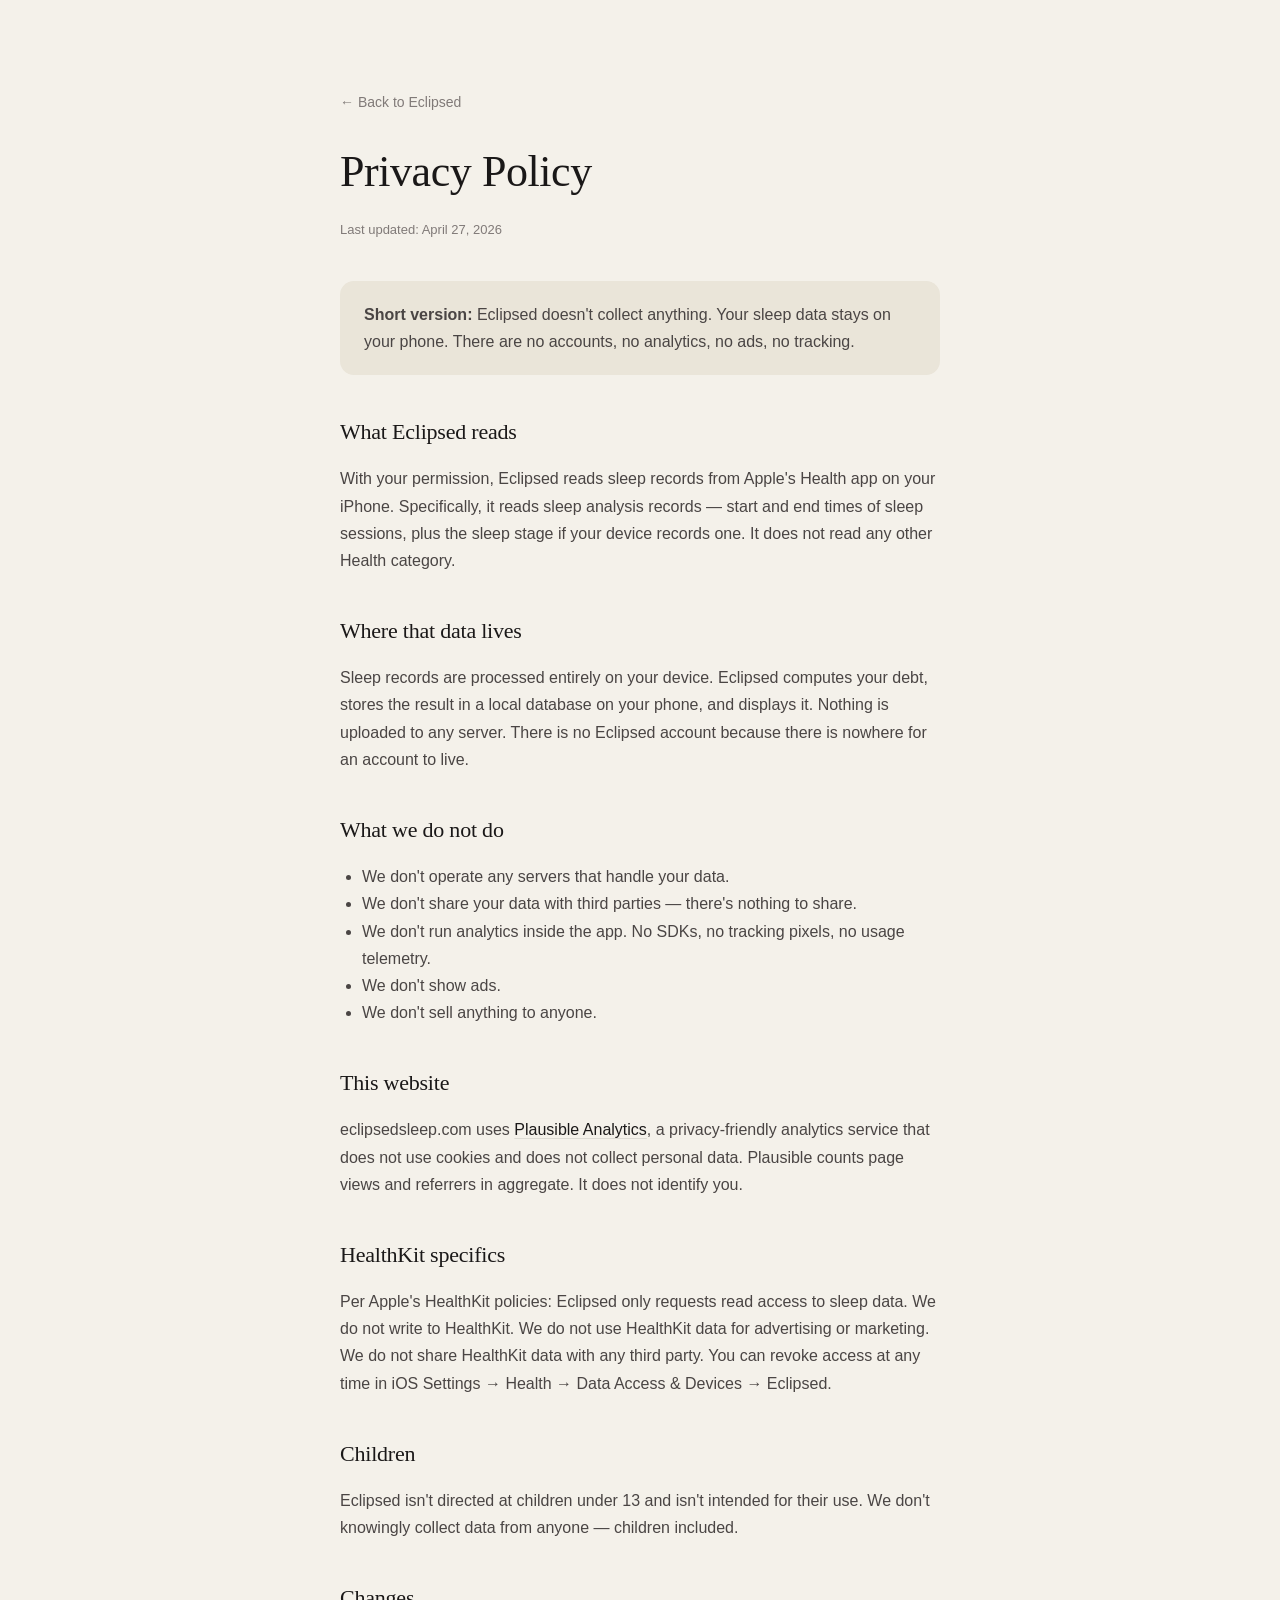
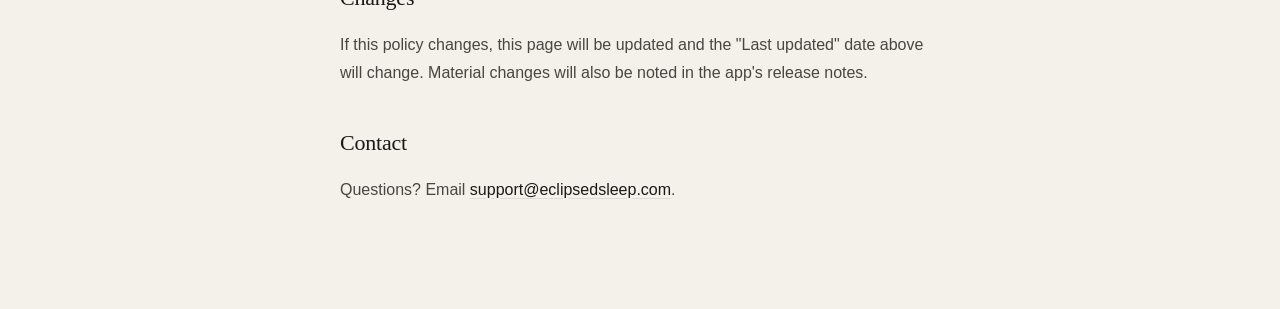
==== privacy.html @ 870354f3 "Initial commit: marketing site for Eclipsed v1.0 - Landing page with Vigil gradient hero + How it wo" ====
<!doctype html>
<html lang="en">
<head>
  <meta charset="utf-8">
  <meta name="viewport" content="width=device-width, initial-scale=1">
  <meta name="theme-color" content="#3A5878">
  <title>Privacy Policy — Eclipsed</title>
  <meta name="description" content="Eclipsed's privacy policy. Short version: we don't collect anything.">
  <link rel="icon" href="/favicon.svg" type="image/svg+xml">
  <link rel="canonical" href="https://eclipsedsleep.com/privacy">
  <link rel="stylesheet" href="/style.css">
  <style>
    .doc {
      max-width: 680px;
      margin: 0 auto;
      padding: clamp(60px, 10vh, 120px) var(--gutter);
    }
    .doc h1 {
      font-size: clamp(32px, 4vw, 44px);
      margin-bottom: 8px;
    }
    .doc .updated {
      color: var(--ink-faint);
      font-size: 13px;
      margin-bottom: 40px;
    }
    .doc h2 {
      font-size: 22px;
      margin: 40px 0 12px;
    }
    .doc p, .doc li {
      color: var(--ink-soft);
      line-height: 1.7;
    }
    .doc ul {
      padding-left: 22px;
    }
    .doc .tldr {
      background: var(--parchment-2);
      border-radius: 14px;
      padding: 20px 24px;
      margin: 32px 0;
    }
    .doc .tldr p {
      margin: 0;
      font-size: 16px;
    }
    .home-link {
      display: inline-block;
      margin-bottom: 24px;
      font-size: 14px;
      color: var(--ink-faint);
      text-decoration: none;
    }
    .home-link:hover { color: var(--ink); }
  </style>
</head>
<body>

<div class="doc">
  <a class="home-link" href="/">&larr; Back to Eclipsed</a>

  <h1>Privacy Policy</h1>
  <p class="updated">Last updated: April 27, 2026</p>

  <div class="tldr">
    <p><strong>Short version:</strong> Eclipsed doesn't collect anything. Your sleep data stays on your phone. There are no accounts, no analytics, no ads, no tracking.</p>
  </div>

  <h2>What Eclipsed reads</h2>
  <p>
    With your permission, Eclipsed reads sleep records from Apple's Health app on your iPhone. Specifically, it reads sleep analysis records — start and end times of sleep sessions, plus the sleep stage if your device records one. It does not read any other Health category.
  </p>

  <h2>Where that data lives</h2>
  <p>
    Sleep records are processed entirely on your device. Eclipsed computes your debt, stores the result in a local database on your phone, and displays it. Nothing is uploaded to any server. There is no Eclipsed account because there is nowhere for an account to live.
  </p>

  <h2>What we do not do</h2>
  <ul>
    <li>We don't operate any servers that handle your data.</li>
    <li>We don't share your data with third parties — there's nothing to share.</li>
    <li>We don't run analytics inside the app. No SDKs, no tracking pixels, no usage telemetry.</li>
    <li>We don't show ads.</li>
    <li>We don't sell anything to anyone.</li>
  </ul>

  <h2>This website</h2>
  <p>
    eclipsedsleep.com uses <a href="https://plausible.io/data-policy">Plausible Analytics</a>, a privacy-friendly analytics service that does not use cookies and does not collect personal data. Plausible counts page views and referrers in aggregate. It does not identify you.
  </p>

  <h2>HealthKit specifics</h2>
  <p>
    Per Apple's HealthKit policies: Eclipsed only requests read access to sleep data. We do not write to HealthKit. We do not use HealthKit data for advertising or marketing. We do not share HealthKit data with any third party. You can revoke access at any time in iOS Settings &rarr; Health &rarr; Data Access &amp; Devices &rarr; Eclipsed.
  </p>

  <h2>Children</h2>
  <p>
    Eclipsed isn't directed at children under 13 and isn't intended for their use. We don't knowingly collect data from anyone — children included.
  </p>

  <h2>Changes</h2>
  <p>
    If this policy changes, this page will be updated and the "Last updated" date above will change. Material changes will also be noted in the app's release notes.
  </p>

  <h2>Contact</h2>
  <p>
    Questions? Email <a href="mailto:support@eclipsedsleep.com">support@eclipsedsleep.com</a>.
  </p>
</div>

<script defer data-domain="eclipsedsleep.com" src="https://plausible.io/js/script.js"></script>

</body>
</html>
---- style.css ----
/* ============================================================ */
/*  Eclipsed — marketing site styles                              */
/*  Vigil palette: slate · mist · plum · rust · crimson           */
/*  Background: parchment (matches in-app screen background)      */
/* ============================================================ */

:root {
  /* Vigil stage colors — match EclipsedPalette.swift exactly */
  --slate-top:    #3A5878;
  --slate-bot:    #6E92B5;
  --mist-top:     #4F5680;
  --mist-bot:     #8484AE;
  --plum-top:     #6E4569;
  --plum-bot:     #A66E8C;
  --rust-top:     #8B3D45;
  --rust-bot:     #BD6968;
  --crimson-top:  #5E1418;
  --crimson-bot:  #8B252A;

  /* Surface */
  --parchment:    #F4F1EA;
  --parchment-2:  #EAE5D9;
  --ink:          #1A1818;
  --ink-soft:     #4A4544;
  --ink-faint:    #807A78;
  --rule:         rgba(26, 24, 24, 0.10);

  /* Type */
  --serif: ui-serif, "Iowan Old Style", "Apple Garamond", "Baskerville", "Times New Roman", serif;
  --sans:  -apple-system, BlinkMacSystemFont, "SF Pro Text", "Helvetica Neue", Helvetica, Arial, sans-serif;

  /* Layout */
  --max-w: 1080px;
  --gutter: clamp(20px, 4vw, 40px);
}

/* ------------------------------------------------------------ */
/*  Base                                                         */
/* ------------------------------------------------------------ */

*, *::before, *::after { box-sizing: border-box; }

html { scroll-behavior: smooth; }

body {
  margin: 0;
  background: var(--parchment);
  color: var(--ink);
  font-family: var(--sans);
  font-size: 16px;
  line-height: 1.55;
  -webkit-font-smoothing: antialiased;
  -moz-osx-font-smoothing: grayscale;
}

h1, h2, h3 {
  font-family: var(--serif);
  font-weight: 500;
  letter-spacing: -0.01em;
  margin: 0;
}

a {
  color: var(--ink);
  text-decoration: underline;
  text-decoration-color: var(--rule);
  text-underline-offset: 3px;
  transition: text-decoration-color 0.2s ease;
}

a:hover {
  text-decoration-color: var(--ink);
}

.section-inner {
  max-width: var(--max-w);
  margin: 0 auto;
  padding: 0 var(--gutter);
}

/* ------------------------------------------------------------ */
/*  Hero                                                         */
/* ------------------------------------------------------------ */

.hero {
  padding: clamp(64px, 12vh, 140px) 0 clamp(80px, 14vh, 160px);
  border-bottom: 1px solid var(--rule);
}

.hero-inner {
  max-width: 760px;
  margin: 0 auto;
  padding: 0 var(--gutter);
  text-align: center;
}

.chips {
  display: inline-flex;
  gap: clamp(10px, 2vw, 18px);
  margin-bottom: clamp(36px, 6vh, 56px);
}

.chip {
  width: clamp(44px, 7vw, 72px);
  height: clamp(44px, 7vw, 72px);
  border-radius: 50%;
  display: inline-block;
  box-shadow: 0 6px 16px rgba(0, 0, 0, 0.08);
  transition: transform 0.4s cubic-bezier(0.2, 0.7, 0.3, 1);
}

.chip-slate    { background: linear-gradient(135deg, var(--slate-top),    var(--slate-bot)); }
.chip-mist     { background: linear-gradient(135deg, var(--mist-top),     var(--mist-bot)); }
.chip-plum     { background: linear-gradient(135deg, var(--plum-top),     var(--plum-bot)); }
.chip-rust     { background: linear-gradient(135deg, var(--rust-top),     var(--rust-bot)); }
.chip-crimson  { background: linear-gradient(135deg, var(--crimson-top),  var(--crimson-bot)); }

.chips:hover .chip { transform: translateY(-2px); }

.hero h1 {
  font-size: clamp(40px, 6.5vw, 68px);
  line-height: 1.05;
  margin-bottom: clamp(20px, 3vh, 32px);
}

.hero h1 br {
  display: inline;
}

.lede {
  font-size: clamp(16px, 2vw, 19px);
  line-height: 1.6;
  color: var(--ink-soft);
  margin: 0 auto clamp(28px, 4vh, 40px);
  max-width: 560px;
}

.cta-row {
  display: flex;
  justify-content: center;
  margin-bottom: 16px;
}

.btn {
  display: inline-block;
  font-family: var(--sans);
  font-size: 15px;
  font-weight: 600;
  text-decoration: none;
  padding: 14px 28px;
  border-radius: 14px;
  transition: transform 0.15s ease, box-shadow 0.2s ease;
}

.btn-primary {
  background: var(--slate-top);
  color: white;
  box-shadow: 0 8px 24px rgba(58, 88, 120, 0.25);
}

.btn-primary:hover {
  transform: translateY(-1px);
  box-shadow: 0 12px 28px rgba(58, 88, 120, 0.32);
}

.btn-primary[aria-disabled="true"] {
  opacity: 0.85;
  cursor: default;
}

.meta {
  font-size: 13px;
  color: var(--ink-faint);
  margin: 0;
}

/* ------------------------------------------------------------ */
/*  How it works                                                 */
/* ------------------------------------------------------------ */

.how {
  padding: clamp(80px, 12vh, 140px) 0;
  border-bottom: 1px solid var(--rule);
}

.how h2,
.also h2,
.privacy h2 {
  font-size: clamp(28px, 3.6vw, 40px);
  text-align: center;
  margin-bottom: clamp(48px, 7vh, 72px);
}

.steps {
  list-style: none;
  margin: 0;
  padding: 0;
  display: grid;
  grid-template-columns: repeat(auto-fit, minmax(240px, 1fr));
  gap: clamp(32px, 5vw, 56px);
  max-width: 920px;
  margin: 0 auto;
}

.steps li {
  text-align: left;
}

.step-num {
  display: inline-flex;
  align-items: center;
  justify-content: center;
  width: 36px;
  height: 36px;
  border-radius: 50%;
  background: var(--slate-top);
  color: white;
  font-family: var(--serif);
  font-size: 18px;
  font-weight: 500;
  margin-bottom: 18px;
}

.steps h3 {
  font-size: 22px;
  margin-bottom: 10px;
}

.steps p {
  margin: 0;
  color: var(--ink-soft);
  line-height: 1.6;
}

/* ------------------------------------------------------------ */
/*  Also (mockup gallery)                                        */
/* ------------------------------------------------------------ */

.also {
  padding: clamp(80px, 12vh, 140px) 0;
  background: var(--parchment-2);
  border-bottom: 1px solid var(--rule);
}

.also-grid {
  display: grid;
  grid-template-columns: repeat(auto-fit, minmax(260px, 1fr));
  gap: clamp(32px, 4vw, 48px);
  max-width: 1000px;
  margin: 0 auto;
}

.also-grid figure {
  margin: 0;
  text-align: center;
}

/* Placeholder visuals until real device mockups land.
   Each "screenshot" is a 9:19.5 aspect rounded rect with the relevant gradient.
   When you swap in real screenshot images, replace the inner gradient with a
   background-image: url(...) and remove the ::before content. */

.screenshot {
  width: 100%;
  max-width: 240px;
  aspect-ratio: 9 / 19.5;
  margin: 0 auto 28px;
  border-radius: 32px;
  position: relative;
  box-shadow:
    0 1px 2px rgba(0, 0, 0, 0.06),
    0 12px 32px rgba(0, 0, 0, 0.10);
  overflow: hidden;
}

.screenshot-tonight {
  background: linear-gradient(135deg, var(--rust-top), var(--rust-bot));
}

.screenshot-history {
  background: var(--parchment);
}

.screenshot-history::before {
  content: "";
  position: absolute;
  top: 14%;
  left: 8%;
  right: 8%;
  bottom: 8%;
  background-image: linear-gradient(var(--rule), var(--rule));
  background-size: 100% 1px;
  background-repeat: repeat-y;
  background-position: 0 12.5%;
  opacity: 0.5;
}

.screenshot-widget {
  background: linear-gradient(135deg, var(--plum-top), var(--plum-bot));
}

.also-grid h3 {
  font-size: 20px;
  margin-bottom: 8px;
}

.also-grid p {
  margin: 0;
  color: var(--ink-soft);
  font-size: 15px;
  max-width: 260px;
  margin: 0 auto;
}

/* ------------------------------------------------------------ */
/*  Privacy stripe                                               */
/* ------------------------------------------------------------ */

.privacy {
  padding: clamp(80px, 12vh, 140px) 0;
  text-align: center;
  border-bottom: 1px solid var(--rule);
}

.privacy-line {
  font-family: var(--serif);
  font-size: clamp(36px, 5vw, 56px);
  font-weight: 500;
  letter-spacing: -0.01em;
  margin: 0 0 24px;
  background: linear-gradient(135deg, var(--slate-top), var(--plum-top));
  -webkit-background-clip: text;
  background-clip: text;
  color: transparent;
}

.privacy-detail {
  max-width: 520px;
  margin: 0 auto;
  color: var(--ink-soft);
  font-size: 16px;
  line-height: 1.7;
}

/* ------------------------------------------------------------ */
/*  Footer                                                       */
/* ------------------------------------------------------------ */

footer {
  padding: 48px 0 56px;
  background: var(--parchment-2);
}

.footer-inner {
  display: flex;
  flex-wrap: wrap;
  align-items: center;
  justify-content: space-between;
  gap: 20px;
}

.footer-brand {
  display: inline-flex;
  align-items: center;
  gap: 10px;
  font-family: var(--serif);
  font-size: 18px;
  font-weight: 500;
}

.footer-logo {
  width: 22px;
  height: 22px;
  border-radius: 50%;
  background: linear-gradient(135deg, var(--slate-top), var(--crimson-top));
  display: inline-block;
}

.footer-nav {
  display: flex;
  gap: 24px;
  font-size: 14px;
}

.footer-fine {
  width: 100%;
  text-align: left;
  color: var(--ink-faint);
  font-size: 13px;
  margin: 16px 0 0;
}

@media (min-width: 700px) {
  .footer-fine { width: auto; margin: 0; text-align: right; }
}

/* ------------------------------------------------------------ */
/*  Reduced motion                                               */
/* ------------------------------------------------------------ */

@media (prefers-reduced-motion: reduce) {
  html { scroll-behavior: auto; }
  .chip, .btn { transition: none; }
}

/* ------------------------------------------------------------ */
/*  Print                                                        */
/* ------------------------------------------------------------ */

@media print {
  .hero { padding: 40px 0; }
  .chips, .cta-row, footer { display: none; }
}
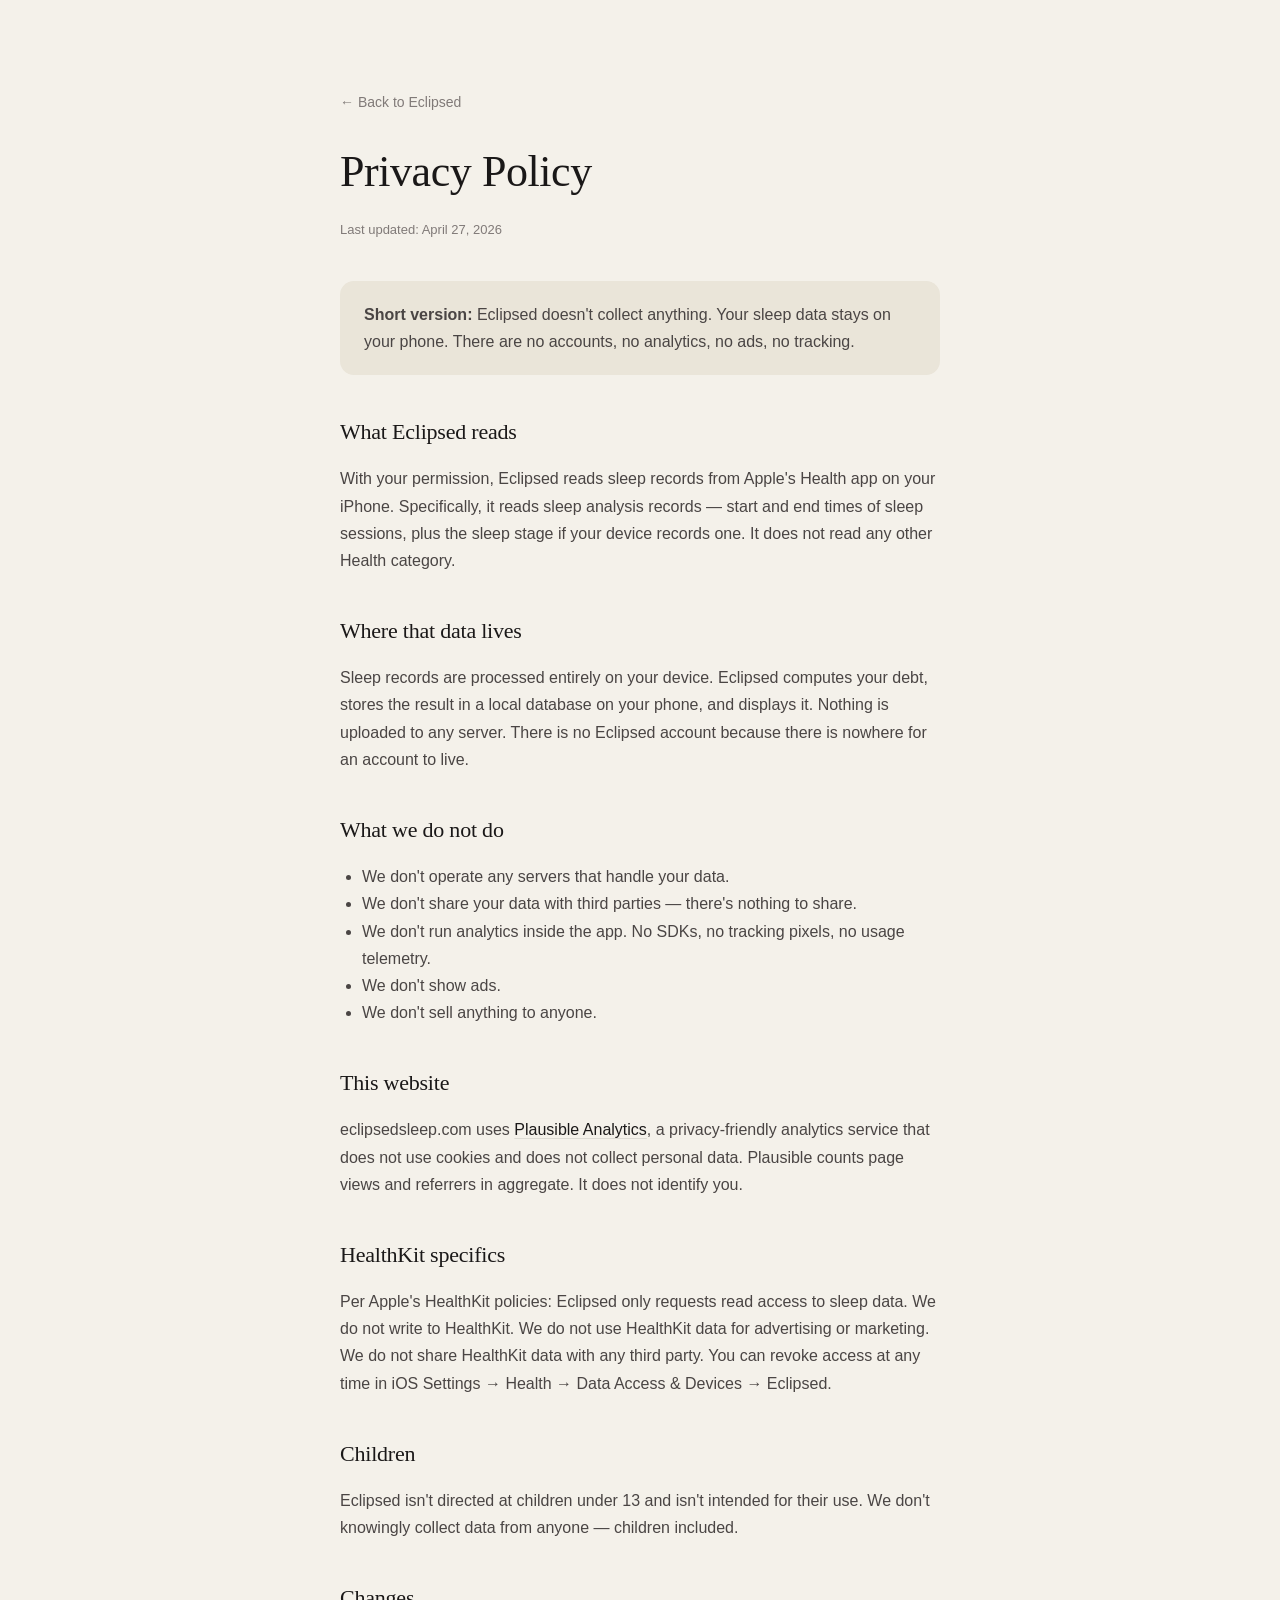
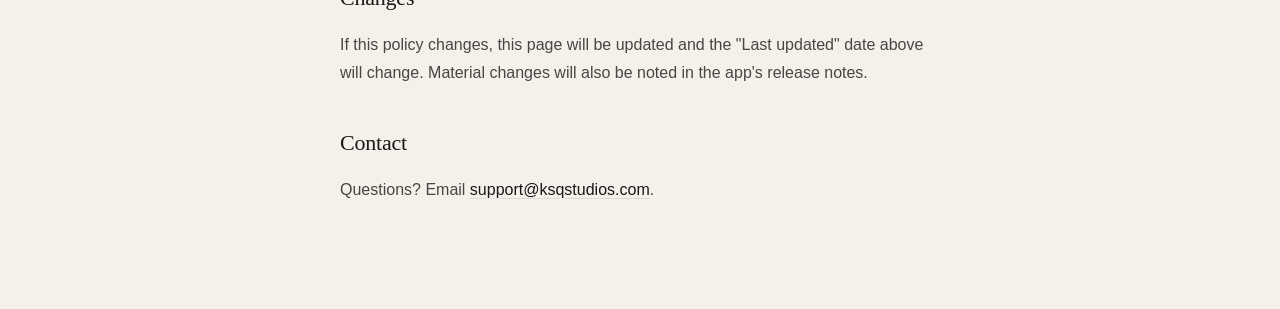
==== commit 802c68ca: "updated support email address in privacy and support pages" ====
--- a/privacy.html
+++ b/privacy.html
@@ -108,7 +108,7 @@
 
   <h2>Contact</h2>
   <p>
-    Questions? Email <a href="mailto:support@eclipsedsleep.com">support@eclipsedsleep.com</a>.
+    Questions? Email <a href="mailto:support@ksqstudios.com">support@ksqstudios.com</a>.
   </p>
 </div>
 
--- a/style.css
+++ b/style.css
@@ -255,10 +255,9 @@
   text-align: center;
 }
 
-/* Placeholder visuals until real device mockups land.
-   Each "screenshot" is a 9:19.5 aspect rounded rect with the relevant gradient.
-   When you swap in real screenshot images, replace the inner gradient with a
-   background-image: url(...) and remove the ::before content. */
+/* Real screenshots replace the placeholder gradient blocks. The
+   aspect-ratio + max-width still constrain the rendered size, but
+   background-image now carries the actual content. */
 
 .screenshot {
   width: 100%;
@@ -267,6 +266,9 @@
   margin: 0 auto 28px;
   border-radius: 32px;
   position: relative;
+  background-size: cover;
+  background-position: center;
+  background-repeat: no-repeat;
   box-shadow:
     0 1px 2px rgba(0, 0, 0, 0.06),
     0 12px 32px rgba(0, 0, 0, 0.10);
@@ -274,29 +276,15 @@
 }
 
 .screenshot-tonight {
-  background: linear-gradient(135deg, var(--rust-top), var(--rust-bot));
+  background-image: url("/screenshots/tonight.png");
 }
 
 .screenshot-history {
-  background: var(--parchment);
-}
-
-.screenshot-history::before {
-  content: "";
-  position: absolute;
-  top: 14%;
-  left: 8%;
-  right: 8%;
-  bottom: 8%;
-  background-image: linear-gradient(var(--rule), var(--rule));
-  background-size: 100% 1px;
-  background-repeat: repeat-y;
-  background-position: 0 12.5%;
-  opacity: 0.5;
+  background-image: url("/screenshots/history.png");
 }
 
 .screenshot-widget {
-  background: linear-gradient(135deg, var(--plum-top), var(--plum-bot));
+  background-image: url("/screenshots/widget.png");
 }
 
 .also-grid h3 {
@@ -395,6 +383,45 @@
 }
 
 /* ------------------------------------------------------------ */
+/*  Scroll fade-in                                               */
+/*  Adds a class to elements as they enter the viewport so they   */
+/*  fade up gently. JS attaches the observer; CSS handles the     */
+/*  transition. Reduced-motion users see no animation.            */
+/* ------------------------------------------------------------ */
+
+.fade-in {
+  opacity: 0;
+  transform: translateY(16px);
+  transition:
+    opacity 0.7s cubic-bezier(0.2, 0.7, 0.3, 1),
+    transform 0.7s cubic-bezier(0.2, 0.7, 0.3, 1);
+  will-change: opacity, transform;
+}
+
+.fade-in.is-visible {
+  opacity: 1;
+  transform: translateY(0);
+}
+
+/* Stagger children of stepped sections so they cascade rather than
+   reveal all at once. Each child gets a slightly later transition. */
+.steps li.fade-in:nth-child(1)        { transition-delay: 0.05s; }
+.steps li.fade-in:nth-child(2)        { transition-delay: 0.15s; }
+.steps li.fade-in:nth-child(3)        { transition-delay: 0.25s; }
+
+.also-grid figure.fade-in:nth-child(1) { transition-delay: 0.05s; }
+.also-grid figure.fade-in:nth-child(2) { transition-delay: 0.15s; }
+.also-grid figure.fade-in:nth-child(3) { transition-delay: 0.25s; }
+
+@media (prefers-reduced-motion: reduce) {
+  .fade-in {
+    opacity: 1;
+    transform: none;
+    transition: none;
+  }
+}
+
+/* ------------------------------------------------------------ */
 /*  Reduced motion                                               */
 /* ------------------------------------------------------------ */
 
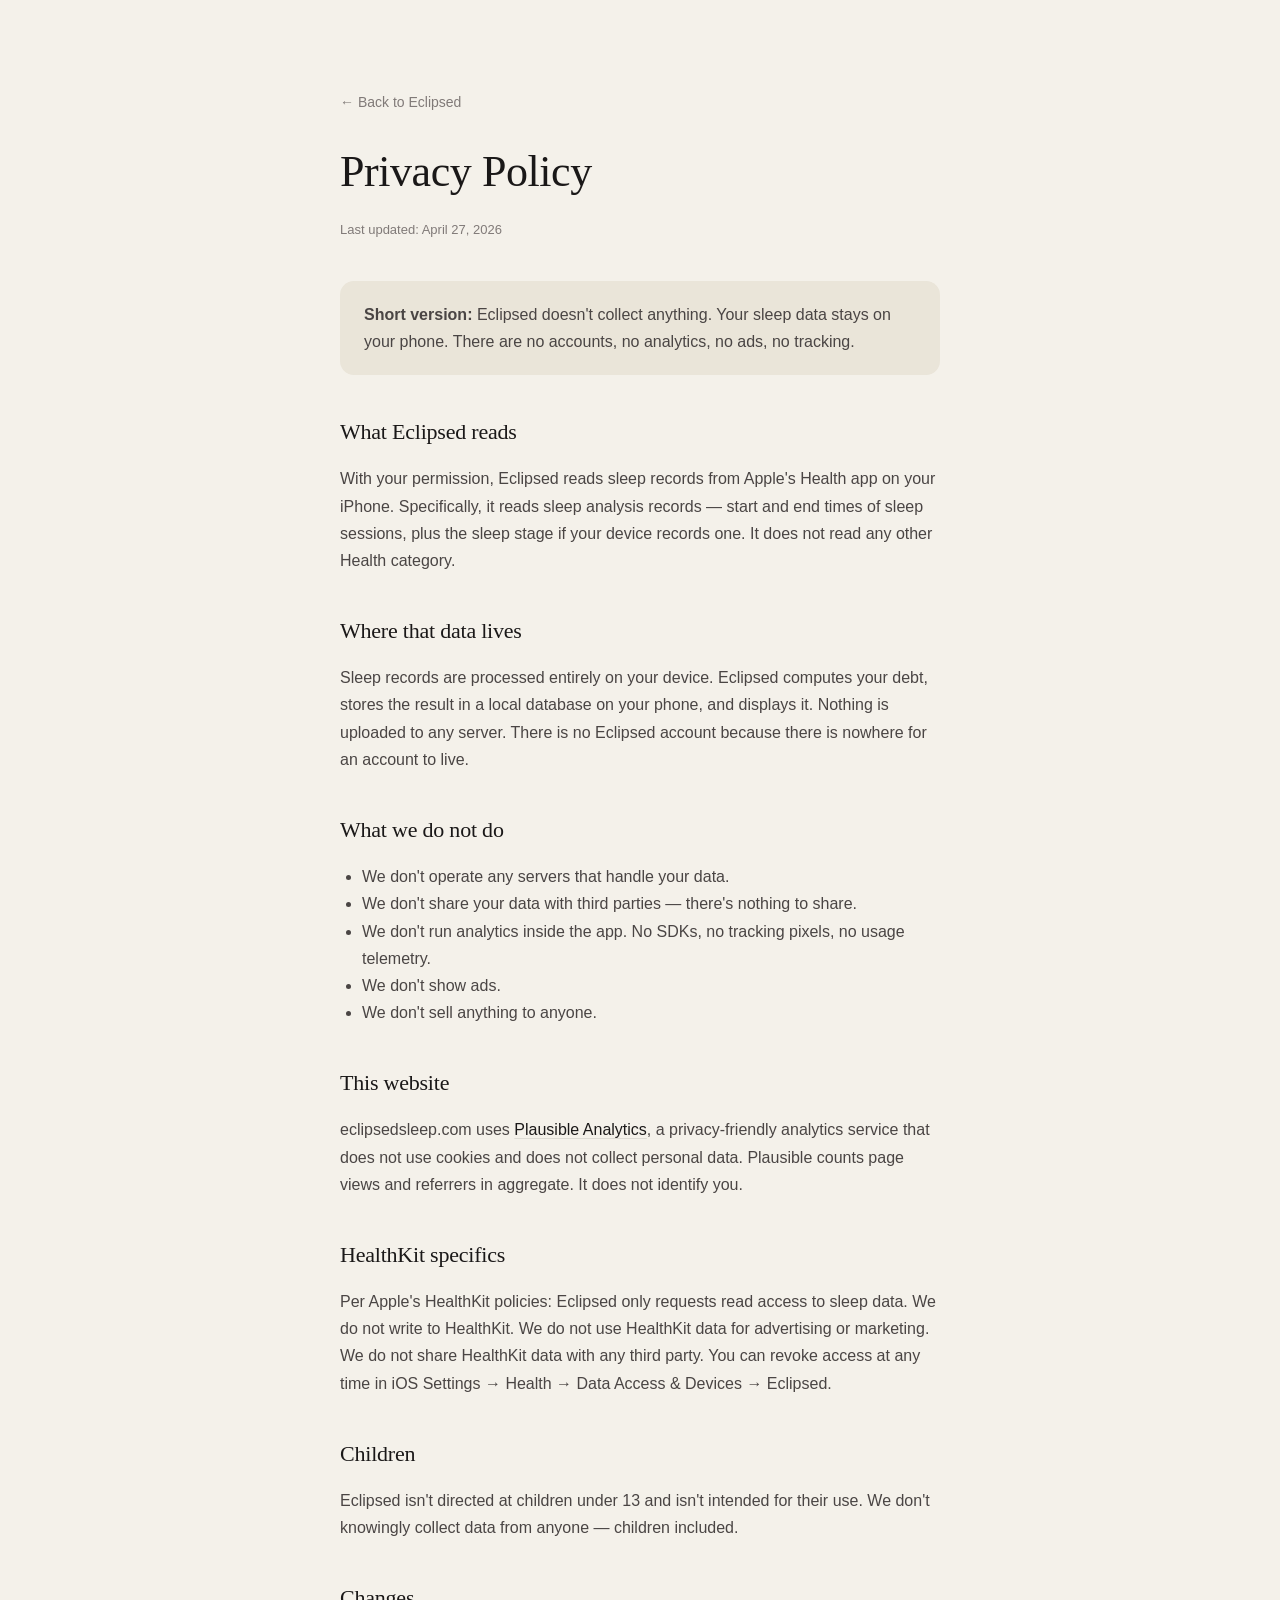
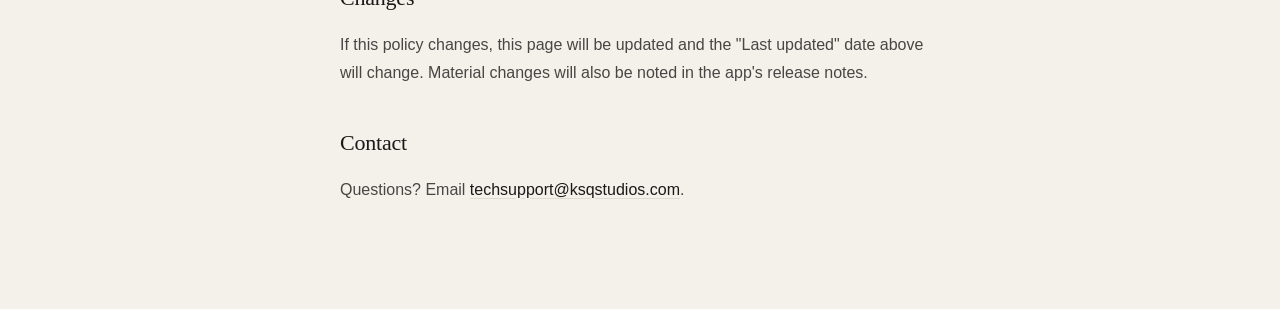
==== commit 099852cb: "Updated tech support email" ====
--- a/privacy.html
+++ b/privacy.html
@@ -108,7 +108,7 @@
 
   <h2>Contact</h2>
   <p>
-    Questions? Email <a href="mailto:support@ksqstudios.com">support@ksqstudios.com</a>.
+    Questions? Email <a href="mailto:techsupport@ksqstudios.com">techsupport@ksqstudios.com</a>.
   </p>
 </div>
 
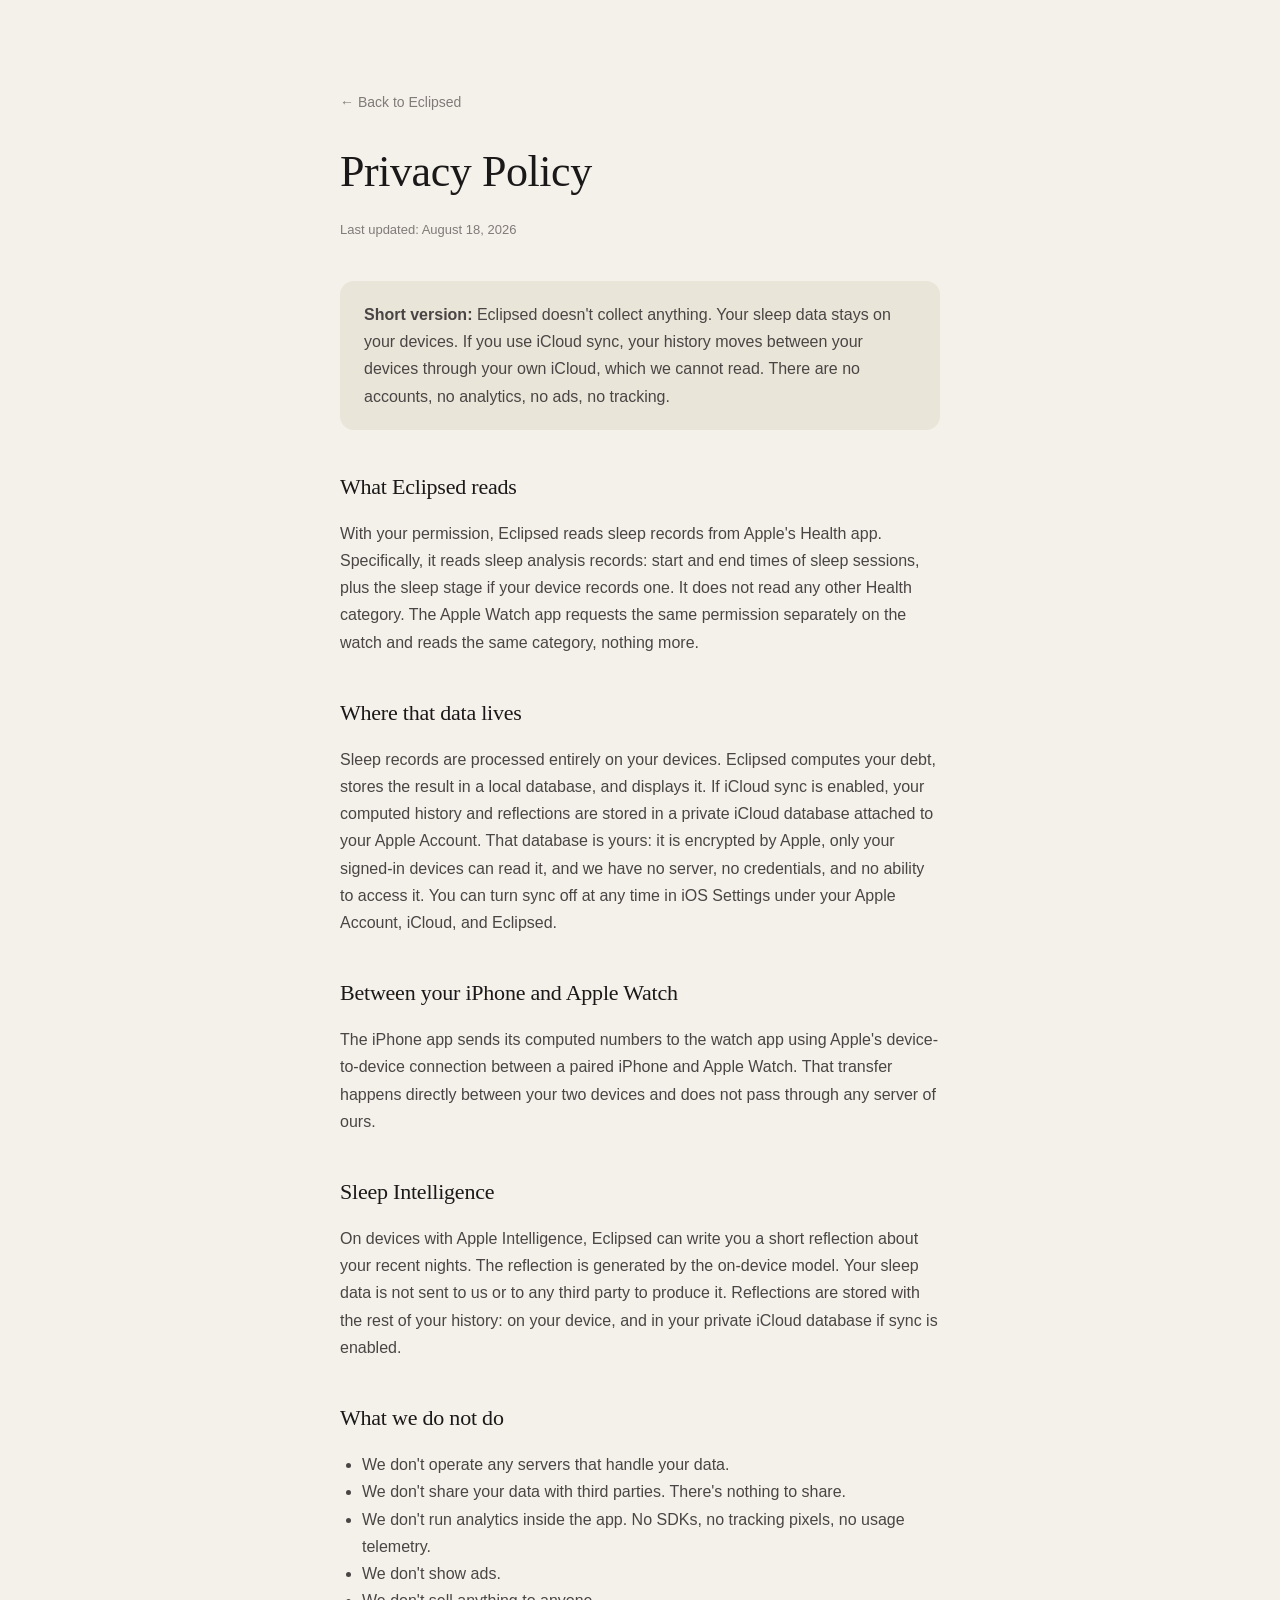
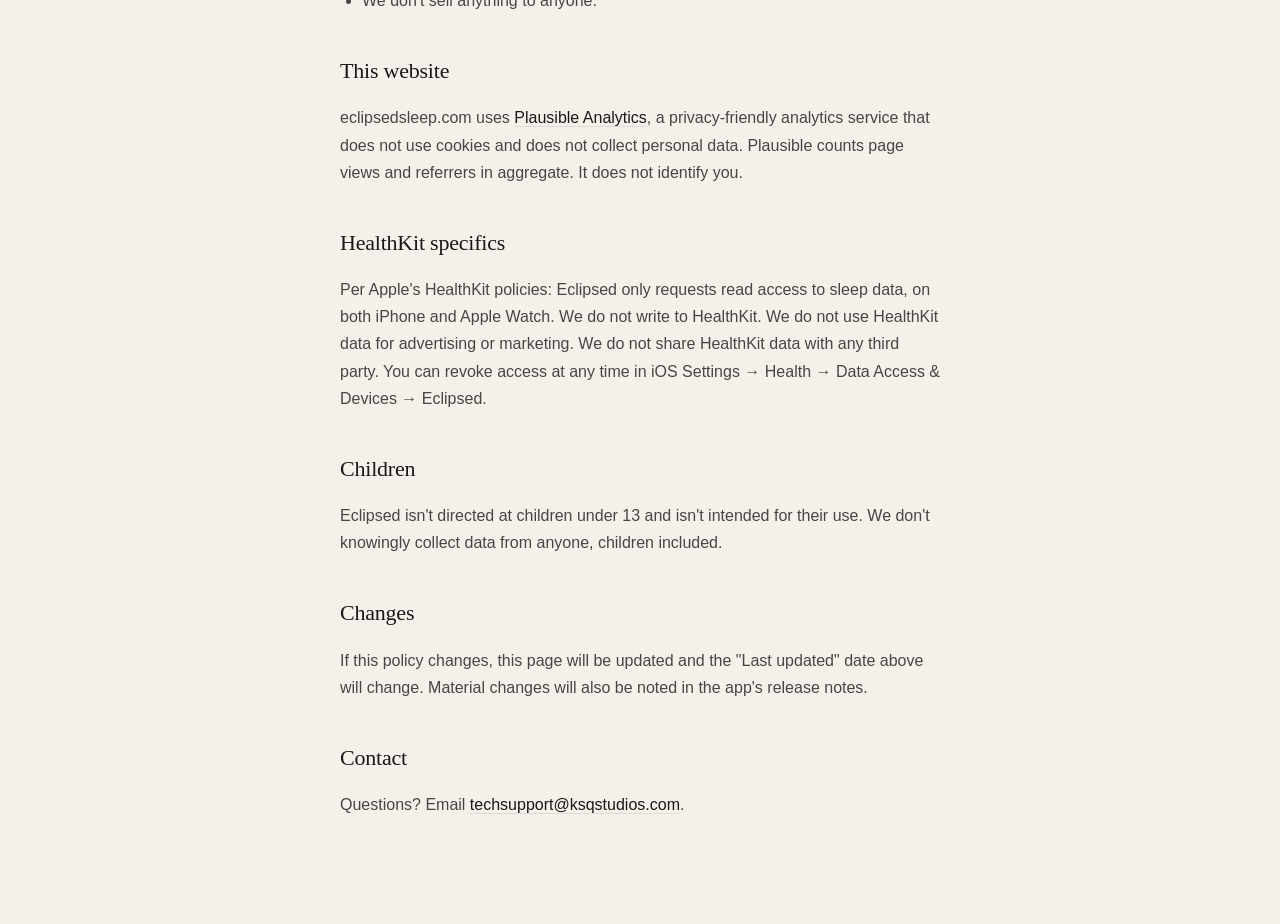
==== commit 87e3fe03: "updated all files to support v2.0 launching" ====
--- a/privacy.html
+++ b/privacy.html
@@ -61,26 +61,36 @@
   <a class="home-link" href="/">&larr; Back to Eclipsed</a>
 
   <h1>Privacy Policy</h1>
-  <p class="updated">Last updated: April 27, 2026</p>
+  <p class="updated">Last updated: August 18, 2026</p>
 
   <div class="tldr">
-    <p><strong>Short version:</strong> Eclipsed doesn't collect anything. Your sleep data stays on your phone. There are no accounts, no analytics, no ads, no tracking.</p>
+    <p><strong>Short version:</strong> Eclipsed doesn't collect anything. Your sleep data stays on your devices. If you use iCloud sync, your history moves between your devices through your own iCloud, which we cannot read. There are no accounts, no analytics, no ads, no tracking.</p>
   </div>
 
   <h2>What Eclipsed reads</h2>
   <p>
-    With your permission, Eclipsed reads sleep records from Apple's Health app on your iPhone. Specifically, it reads sleep analysis records — start and end times of sleep sessions, plus the sleep stage if your device records one. It does not read any other Health category.
+    With your permission, Eclipsed reads sleep records from Apple's Health app. Specifically, it reads sleep analysis records: start and end times of sleep sessions, plus the sleep stage if your device records one. It does not read any other Health category. The Apple Watch app requests the same permission separately on the watch and reads the same category, nothing more.
   </p>
 
   <h2>Where that data lives</h2>
   <p>
-    Sleep records are processed entirely on your device. Eclipsed computes your debt, stores the result in a local database on your phone, and displays it. Nothing is uploaded to any server. There is no Eclipsed account because there is nowhere for an account to live.
+    Sleep records are processed entirely on your devices. Eclipsed computes your debt, stores the result in a local database, and displays it. If iCloud sync is enabled, your computed history and reflections are stored in a private iCloud database attached to your Apple Account. That database is yours: it is encrypted by Apple, only your signed-in devices can read it, and we have no server, no credentials, and no ability to access it. You can turn sync off at any time in iOS Settings under your Apple Account, iCloud, and Eclipsed.
+  </p>
+
+  <h2>Between your iPhone and Apple Watch</h2>
+  <p>
+    The iPhone app sends its computed numbers to the watch app using Apple's device-to-device connection between a paired iPhone and Apple Watch. That transfer happens directly between your two devices and does not pass through any server of ours.
+  </p>
+
+  <h2>Sleep Intelligence</h2>
+  <p>
+    On devices with Apple Intelligence, Eclipsed can write you a short reflection about your recent nights. The reflection is generated by the on-device model. Your sleep data is not sent to us or to any third party to produce it. Reflections are stored with the rest of your history: on your device, and in your private iCloud database if sync is enabled.
   </p>
 
   <h2>What we do not do</h2>
   <ul>
     <li>We don't operate any servers that handle your data.</li>
-    <li>We don't share your data with third parties — there's nothing to share.</li>
+    <li>We don't share your data with third parties. There's nothing to share.</li>
     <li>We don't run analytics inside the app. No SDKs, no tracking pixels, no usage telemetry.</li>
     <li>We don't show ads.</li>
     <li>We don't sell anything to anyone.</li>
@@ -93,12 +103,12 @@
 
   <h2>HealthKit specifics</h2>
   <p>
-    Per Apple's HealthKit policies: Eclipsed only requests read access to sleep data. We do not write to HealthKit. We do not use HealthKit data for advertising or marketing. We do not share HealthKit data with any third party. You can revoke access at any time in iOS Settings &rarr; Health &rarr; Data Access &amp; Devices &rarr; Eclipsed.
+    Per Apple's HealthKit policies: Eclipsed only requests read access to sleep data, on both iPhone and Apple Watch. We do not write to HealthKit. We do not use HealthKit data for advertising or marketing. We do not share HealthKit data with any third party. You can revoke access at any time in iOS Settings &rarr; Health &rarr; Data Access &amp; Devices &rarr; Eclipsed.
   </p>
 
   <h2>Children</h2>
   <p>
-    Eclipsed isn't directed at children under 13 and isn't intended for their use. We don't knowingly collect data from anyone — children included.
+    Eclipsed isn't directed at children under 13 and isn't intended for their use. We don't knowingly collect data from anyone, children included.
   </p>
 
   <h2>Changes</h2>
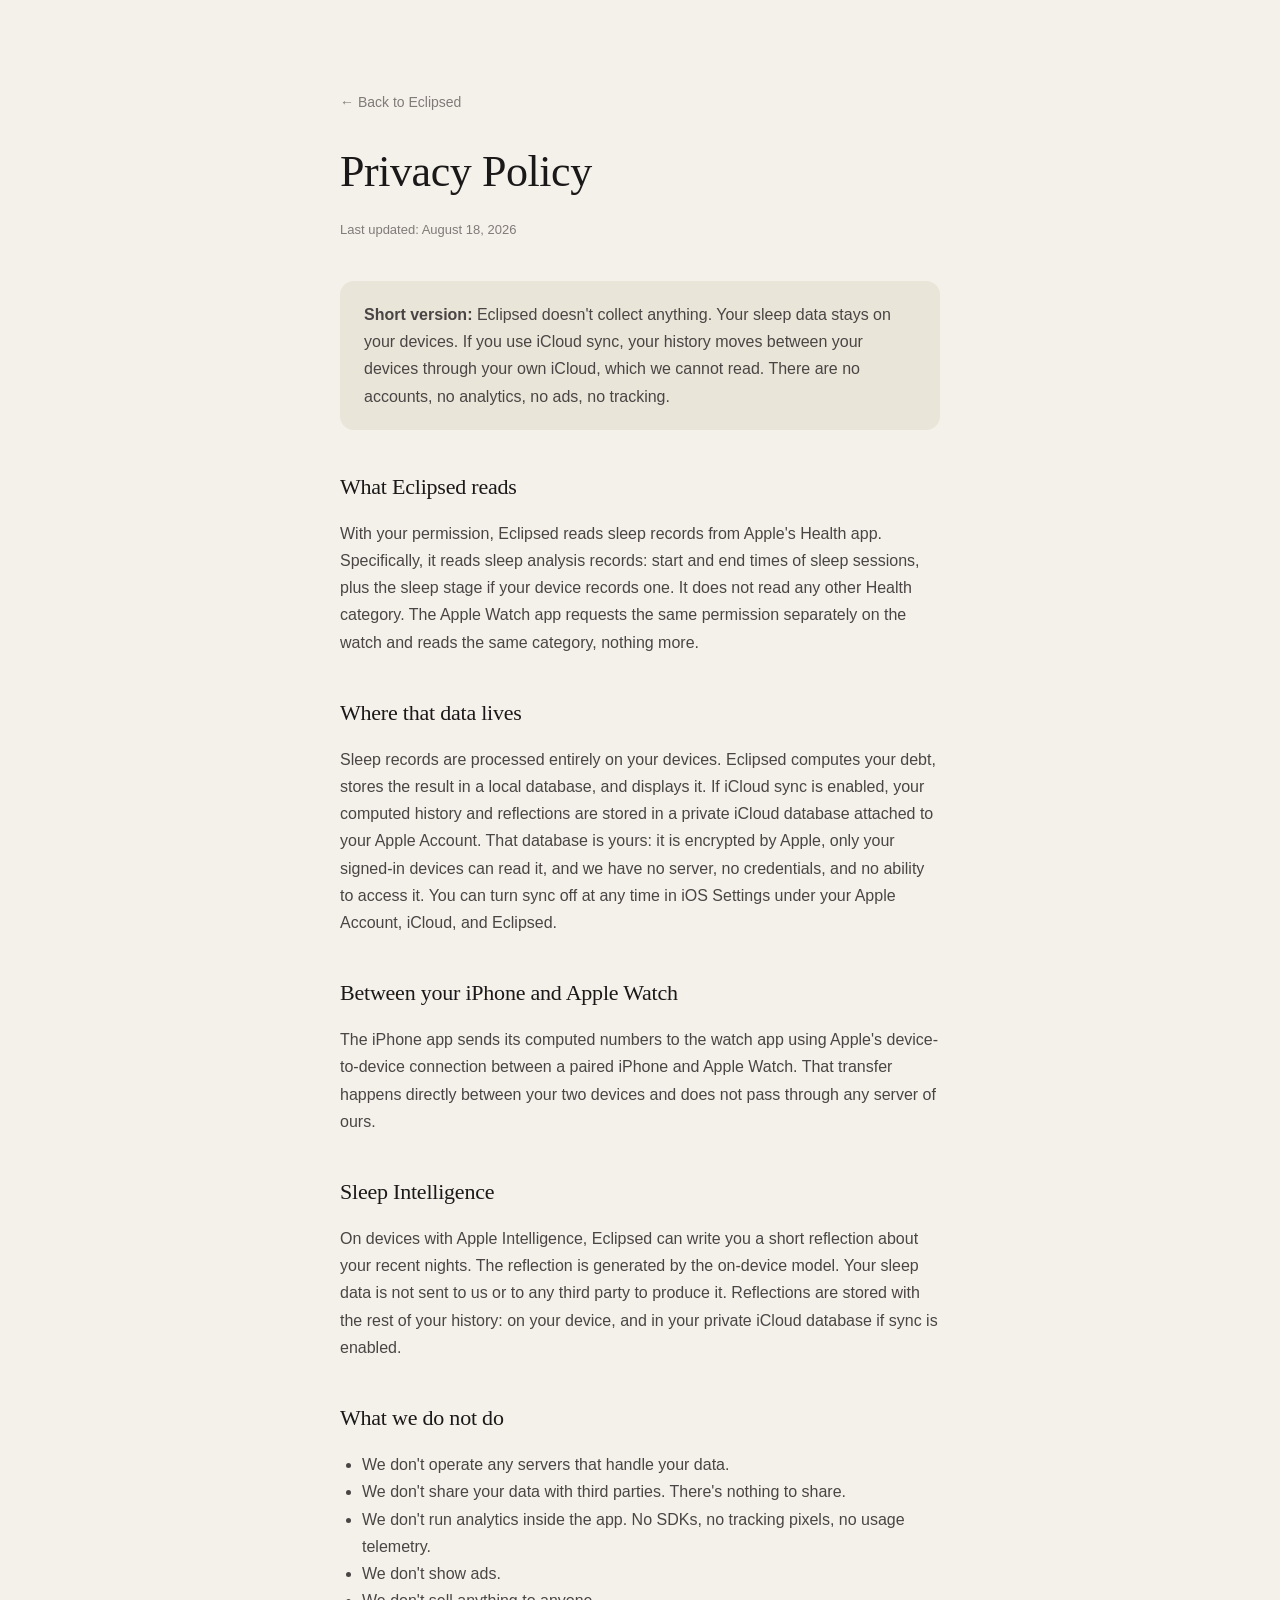
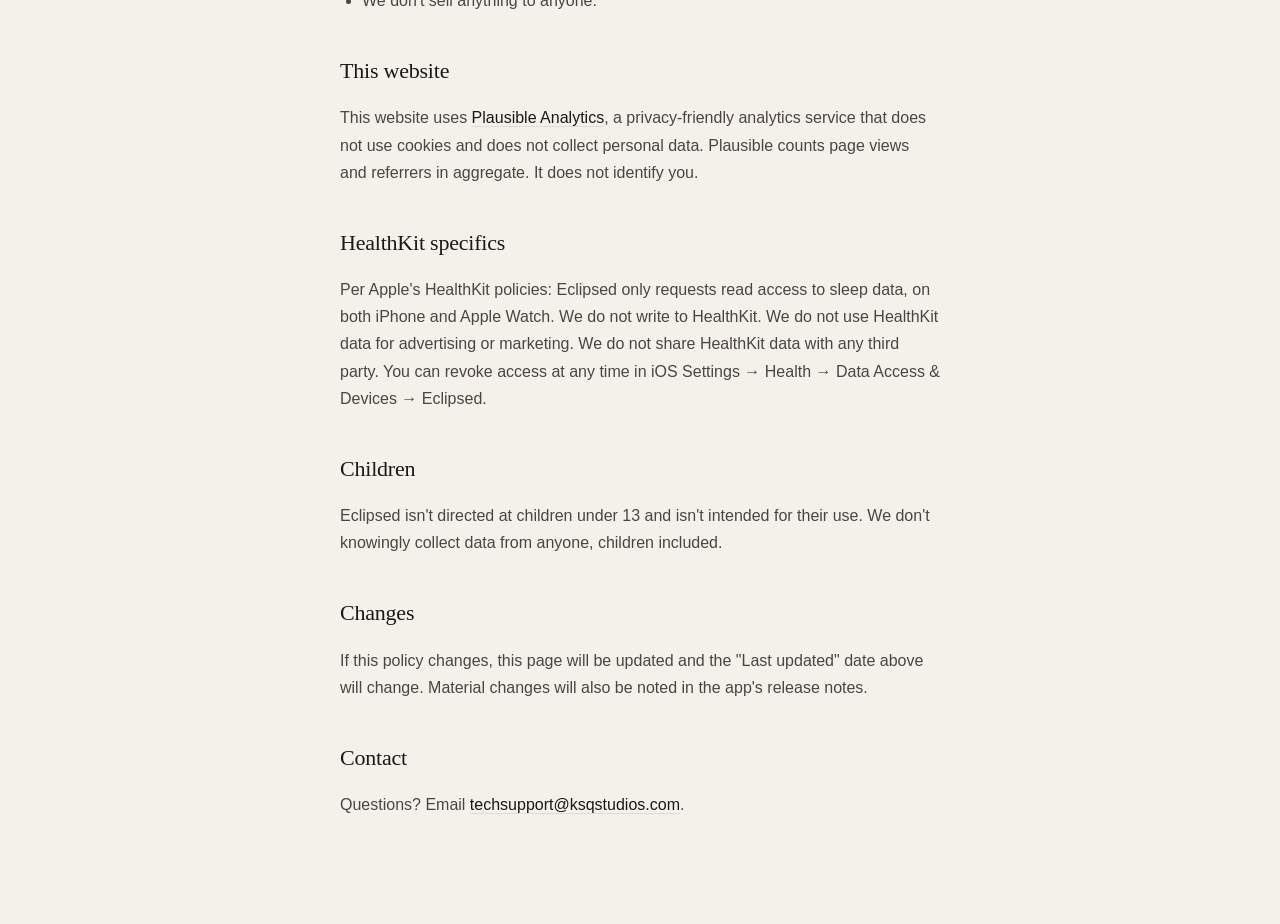
==== commit 7787c2ab: "Updated website files to ensure consistency in domain listings" ====
--- a/privacy.html
+++ b/privacy.html
@@ -7,7 +7,7 @@
   <title>Privacy Policy — Eclipsed</title>
   <meta name="description" content="Eclipsed's privacy policy. Short version: we don't collect anything.">
   <link rel="icon" href="/favicon.svg" type="image/svg+xml">
-  <link rel="canonical" href="https://eclipsedsleep.com/privacy">
+  <link rel="canonical" href="https://eclipsedsleep.app/privacy">
   <link rel="stylesheet" href="/style.css">
   <style>
     .doc {
@@ -98,7 +98,7 @@
 
   <h2>This website</h2>
   <p>
-    eclipsedsleep.com uses <a href="https://plausible.io/data-policy">Plausible Analytics</a>, a privacy-friendly analytics service that does not use cookies and does not collect personal data. Plausible counts page views and referrers in aggregate. It does not identify you.
+    This website uses <a href="https://plausible.io/data-policy">Plausible Analytics</a>, a privacy-friendly analytics service that does not use cookies and does not collect personal data. Plausible counts page views and referrers in aggregate. It does not identify you.
   </p>
 
   <h2>HealthKit specifics</h2>
--- a/style.css
+++ b/style.css
@@ -1,11 +1,11 @@
 /* ============================================================ */
-/*  Eclipsed — marketing site styles                              */
+/*  Eclipsed - marketing site styles                              */
 /*  Vigil palette: slate · mist · plum · rust · crimson           */
 /*  Background: parchment (matches in-app screen background)      */
 /* ============================================================ */
 
 :root {
-  /* Vigil stage colors — match EclipsedPalette.swift exactly */
+  /* Vigil stage colors - match EclipsedPalette.swift exactly */
   --slate-top:    #3A5878;
   --slate-bot:    #6E92B5;
   --mist-top:     #4F5680;
@@ -184,6 +184,7 @@
 }
 
 .how h2,
+.new-in-2 h2,
 .also h2,
 .privacy h2 {
   font-size: clamp(28px, 3.6vw, 40px);
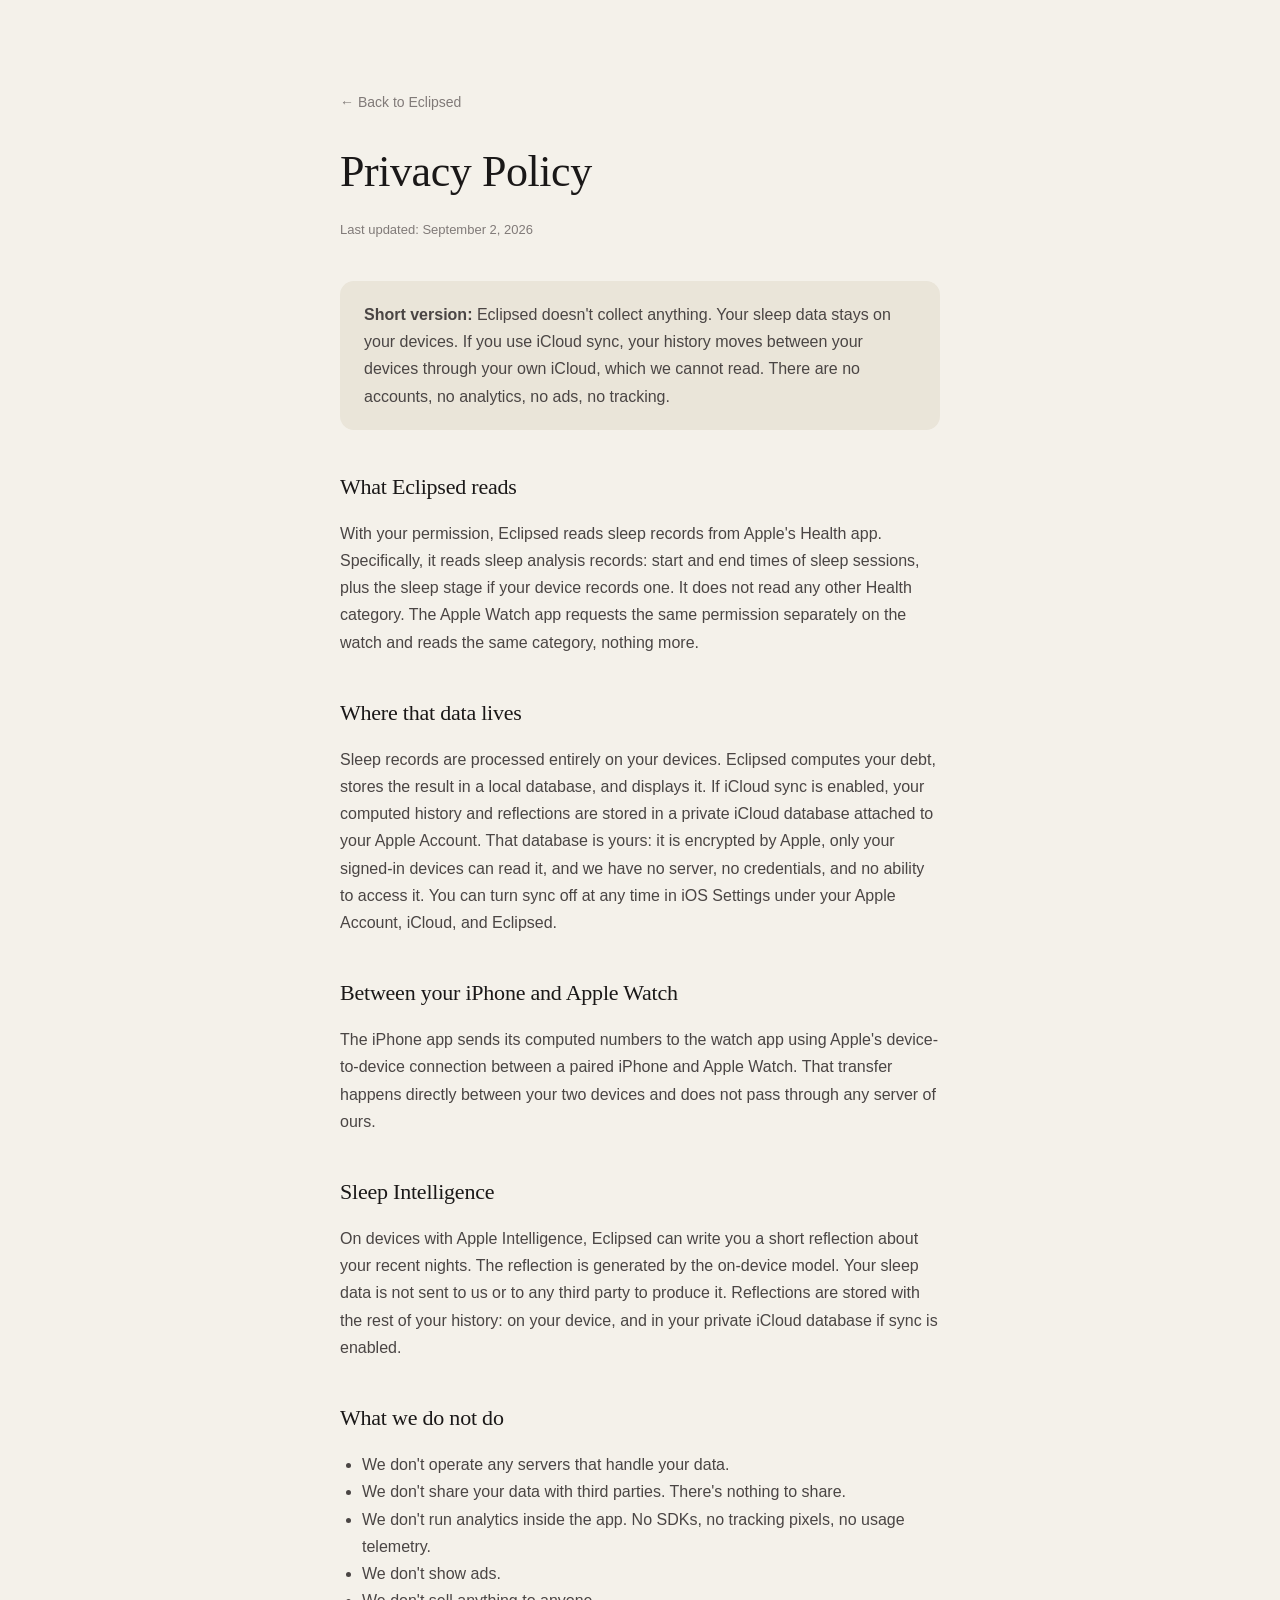
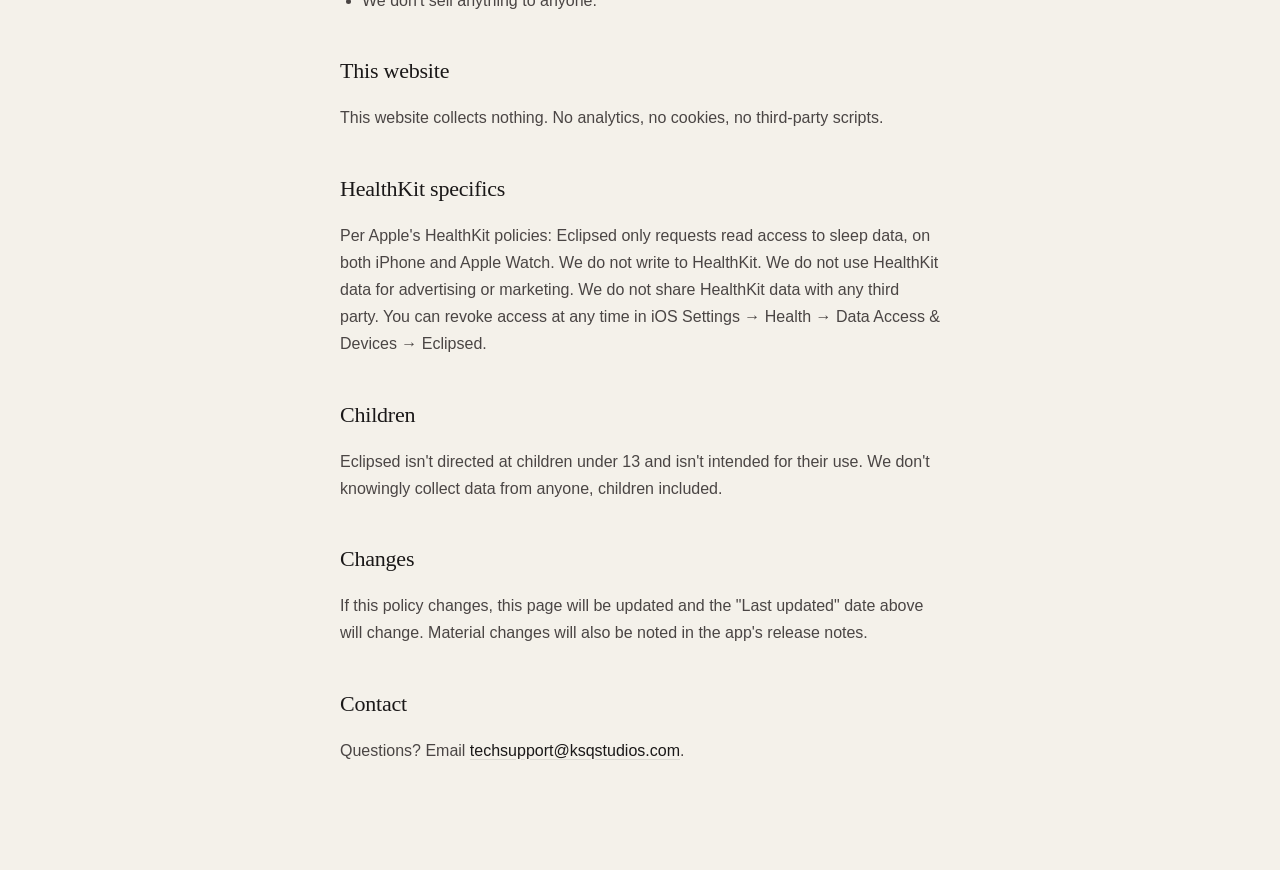
==== commit a0f20fb5: "Remove Plausible analytics and correct the privacy policy No Plausible account exists, so the tracki" ====
--- a/privacy.html
+++ b/privacy.html
@@ -61,7 +61,7 @@
   <a class="home-link" href="/">&larr; Back to Eclipsed</a>
 
   <h1>Privacy Policy</h1>
-  <p class="updated">Last updated: August 18, 2026</p>
+  <p class="updated">Last updated: September 2, 2026</p>
 
   <div class="tldr">
     <p><strong>Short version:</strong> Eclipsed doesn't collect anything. Your sleep data stays on your devices. If you use iCloud sync, your history moves between your devices through your own iCloud, which we cannot read. There are no accounts, no analytics, no ads, no tracking.</p>
@@ -98,7 +98,7 @@
 
   <h2>This website</h2>
   <p>
-    This website uses <a href="https://plausible.io/data-policy">Plausible Analytics</a>, a privacy-friendly analytics service that does not use cookies and does not collect personal data. Plausible counts page views and referrers in aggregate. It does not identify you.
+    This website collects nothing. No analytics, no cookies, no third-party scripts.
   </p>
 
   <h2>HealthKit specifics</h2>
@@ -122,7 +122,6 @@
   </p>
 </div>
 
-<script defer data-domain="eclipsedsleep.com" src="https://plausible.io/js/script.js"></script>
 
 </body>
 </html>
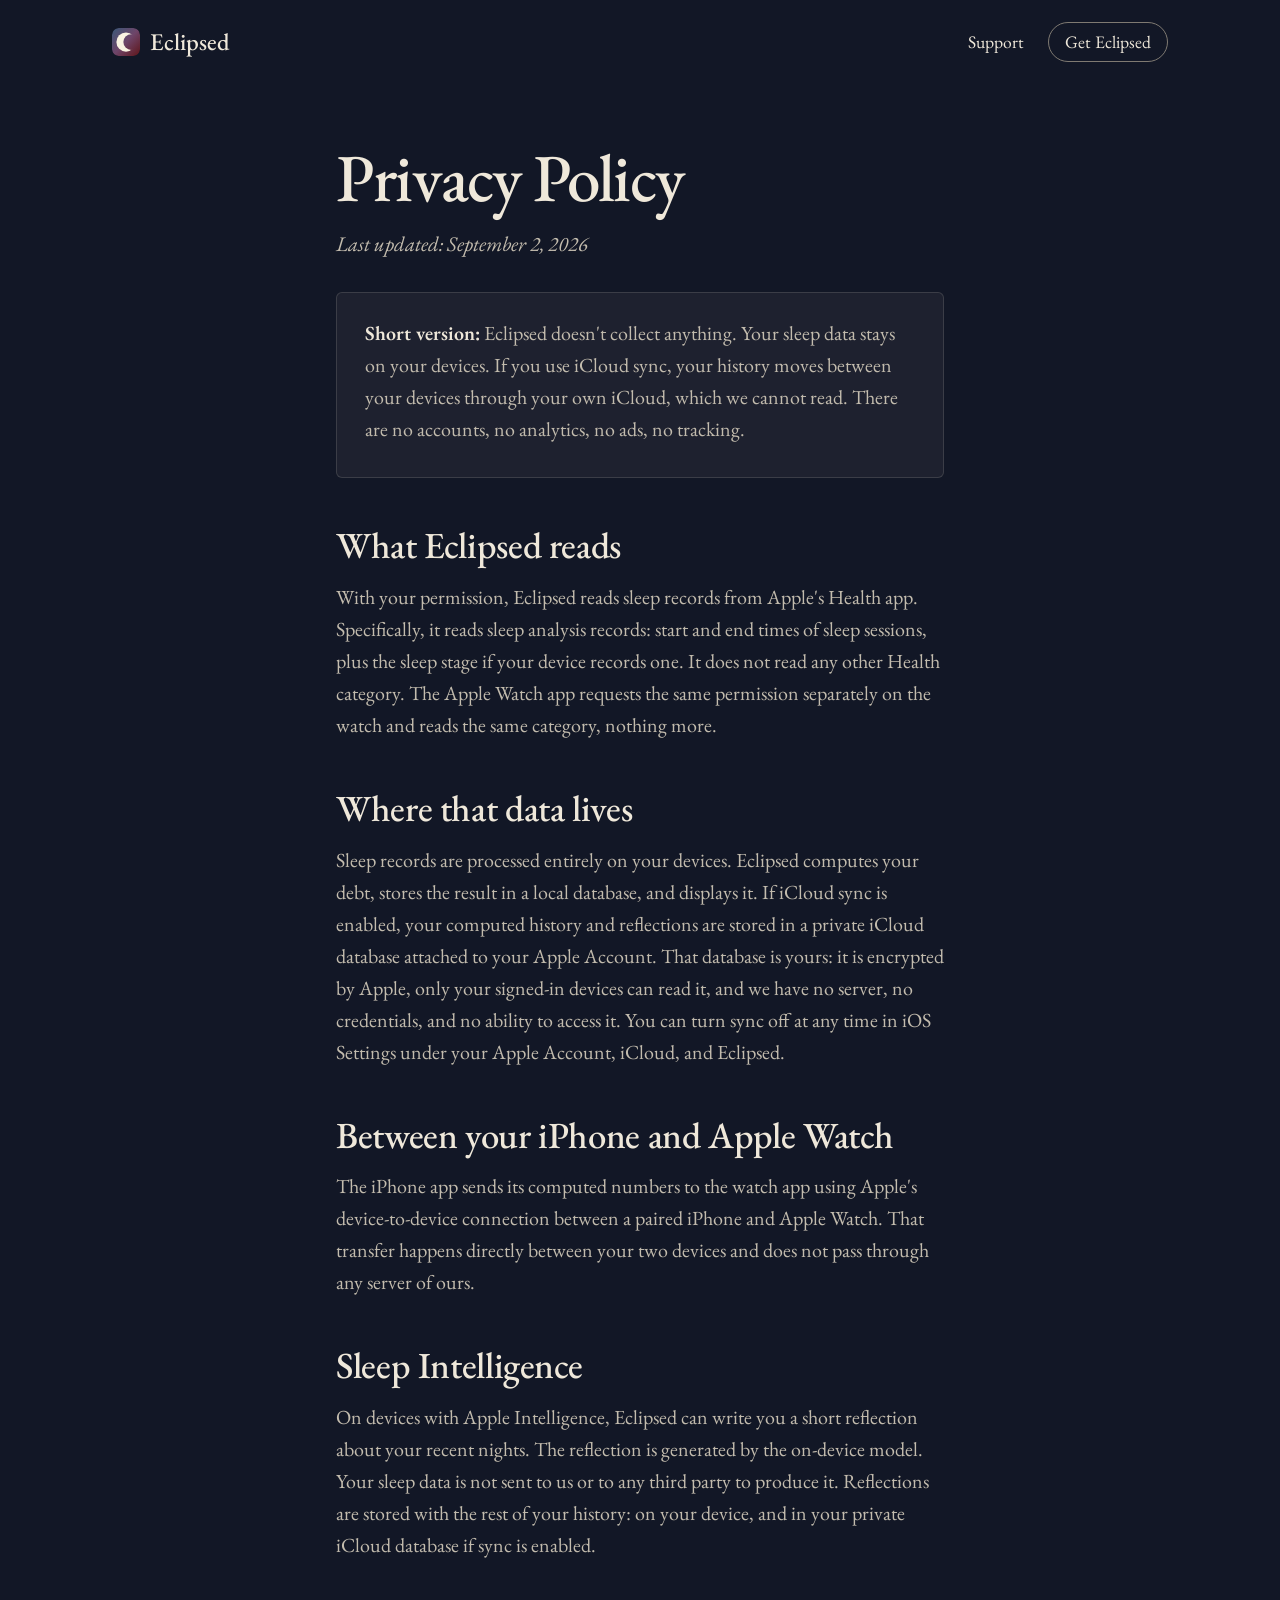
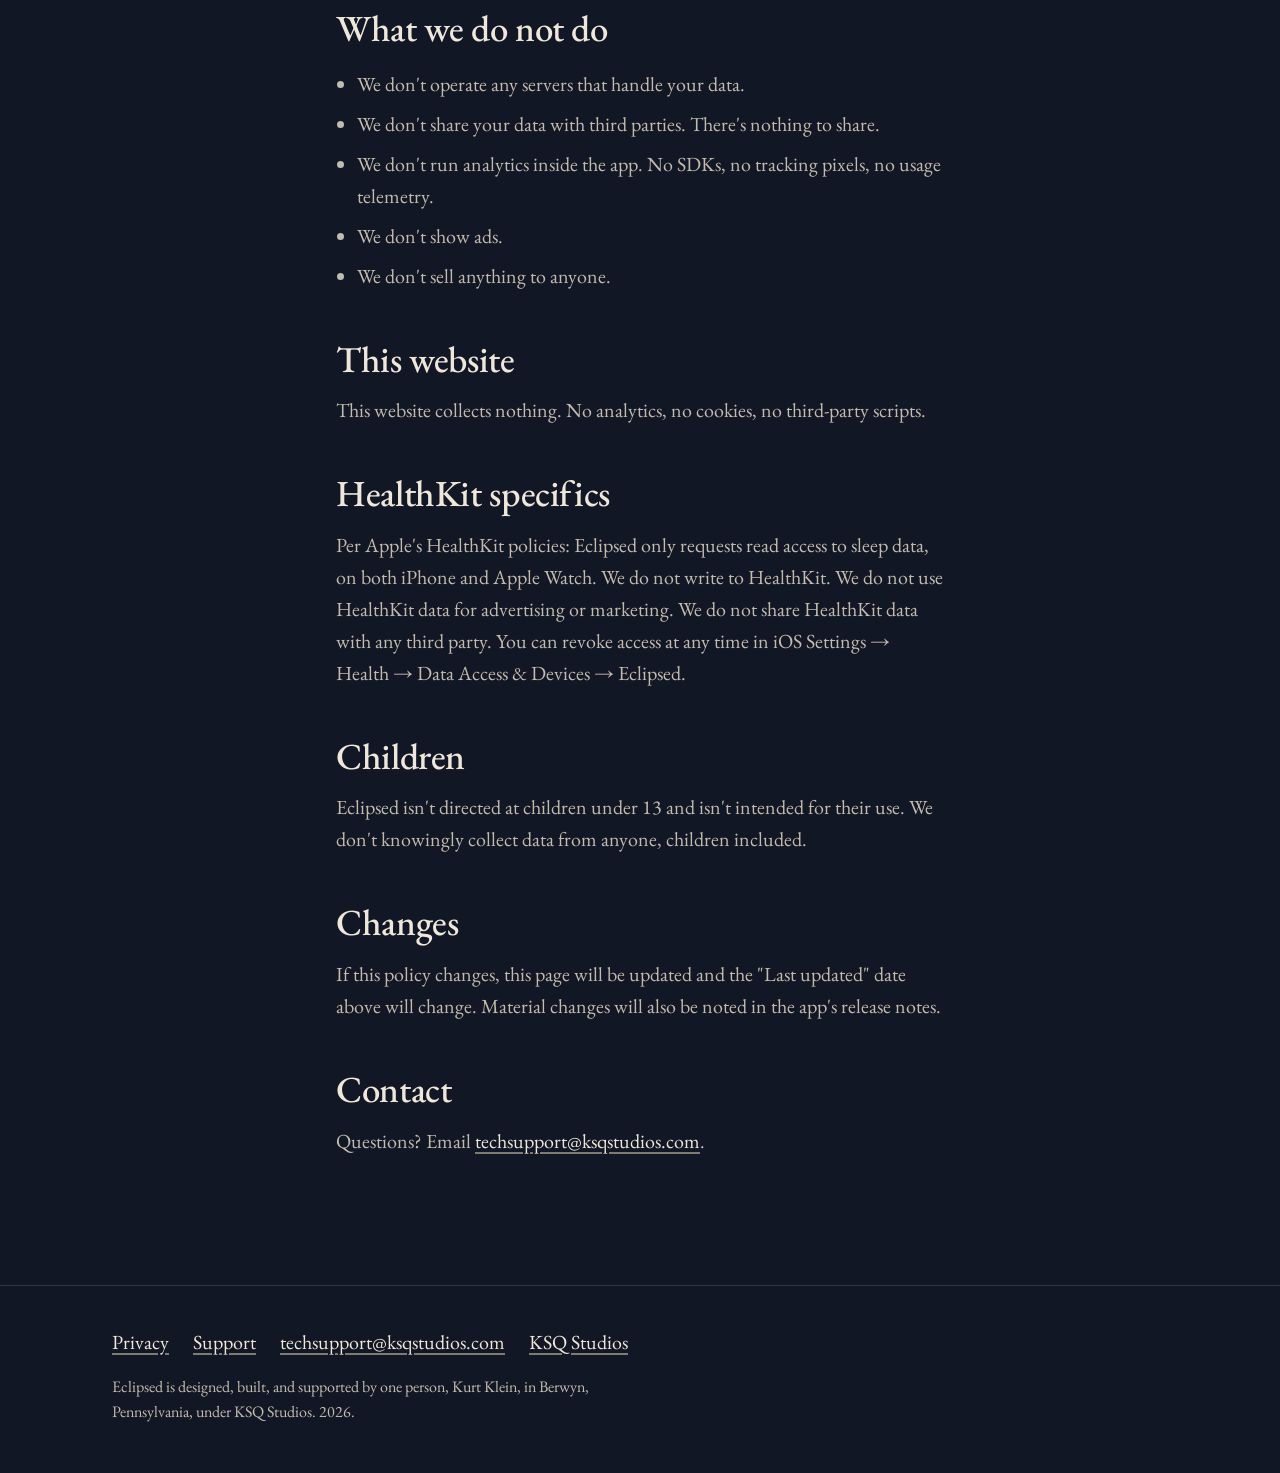
==== commit 0a4df836: "Redesign the site as a night sky and move the event page to /event/duo" ====
--- a/privacy.html
+++ b/privacy.html
@@ -3,62 +3,32 @@
 <head>
   <meta charset="utf-8">
   <meta name="viewport" content="width=device-width, initial-scale=1">
-  <meta name="theme-color" content="#3A5878">
-  <title>Privacy Policy — Eclipsed</title>
+  <meta name="theme-color" content="#121726">
+  <title>Privacy Policy, Eclipsed</title>
   <meta name="description" content="Eclipsed's privacy policy. Short version: we don't collect anything.">
   <link rel="icon" href="/favicon.svg" type="image/svg+xml">
   <link rel="canonical" href="https://eclipsedsleep.app/privacy">
+  <link rel="preconnect" href="https://fonts.googleapis.com">
+  <link rel="preconnect" href="https://fonts.gstatic.com" crossorigin>
+  <link href="https://fonts.googleapis.com/css2?family=EB+Garamond:ital,wght@0,400;0,500;0,600;1,400&display=swap" rel="stylesheet">
   <link rel="stylesheet" href="/style.css">
-  <style>
-    .doc {
-      max-width: 680px;
-      margin: 0 auto;
-      padding: clamp(60px, 10vh, 120px) var(--gutter);
-    }
-    .doc h1 {
-      font-size: clamp(32px, 4vw, 44px);
-      margin-bottom: 8px;
-    }
-    .doc .updated {
-      color: var(--ink-faint);
-      font-size: 13px;
-      margin-bottom: 40px;
-    }
-    .doc h2 {
-      font-size: 22px;
-      margin: 40px 0 12px;
-    }
-    .doc p, .doc li {
-      color: var(--ink-soft);
-      line-height: 1.7;
-    }
-    .doc ul {
-      padding-left: 22px;
-    }
-    .doc .tldr {
-      background: var(--parchment-2);
-      border-radius: 14px;
-      padding: 20px 24px;
-      margin: 32px 0;
-    }
-    .doc .tldr p {
-      margin: 0;
-      font-size: 16px;
-    }
-    .home-link {
-      display: inline-block;
-      margin-bottom: 24px;
-      font-size: 14px;
-      color: var(--ink-faint);
-      text-decoration: none;
-    }
-    .home-link:hover { color: var(--ink); }
-  </style>
 </head>
 <body>
 
-<div class="doc">
-  <a class="home-link" href="/">&larr; Back to Eclipsed</a>
+<header class="bar">
+  <div class="bar-inner">
+    <a class="mark" href="/">
+      <img src="/favicon.svg" alt="" width="28" height="28">
+      Eclipsed
+    </a>
+    <nav aria-label="Site">
+      <a href="/support">Support</a>
+      <a class="bar-cta" href="https://apps.apple.com/us/app/eclipsed/id6764891875" rel="noopener">Get Eclipsed</a>
+    </nav>
+  </div>
+</header>
+
+<main class="doc">
 
   <h1>Privacy Policy</h1>
   <p class="updated">Last updated: September 2, 2026</p>
@@ -120,8 +90,19 @@
   <p>
     Questions? Email <a href="mailto:techsupport@ksqstudios.com">techsupport@ksqstudios.com</a>.
   </p>
-</div>
+</main>
 
+<footer class="foot">
+  <div class="foot-inner">
+    <nav aria-label="Footer">
+      <a href="/privacy">Privacy</a>
+      <a href="/support">Support</a>
+      <a href="mailto:techsupport@ksqstudios.com">techsupport@ksqstudios.com</a>
+      <a href="https://ksqstudios.com">KSQ Studios</a>
+    </nav>
+    <p>Eclipsed is designed, built, and supported by one person, Kurt Klein, in Berwyn, Pennsylvania, under KSQ Studios. 2026.</p>
+  </div>
+</footer>
 
 </body>
 </html>
--- a/style.css
+++ b/style.css
@@ -1,441 +1,410 @@
-/* ============================================================ */
-/*  Eclipsed - marketing site styles                              */
-/*  Vigil palette: slate · mist · plum · rust · crimson           */
-/*  Background: parchment (matches in-app screen background)      */
-/* ============================================================ */
+/*
+  eclipsedsleep.app
+
+  A night sky. The hero is a lunar eclipse: the earth's shadow crosses the
+  moon and turns it red, which is what the app's five stages do as sleep
+  debt builds, slate to crimson. The page's sky deepens toward crimson-black
+  as you scroll. Recent nights are set as an almanac table, each night a
+  small moon eclipsed by what it owed.
+
+  EB Garamond, the typeface of almanacs and ephemerides, is the only face.
+
+  No analytics. The privacy policy says the site collects nothing, so keep
+  it that way.
+*/
 
 :root {
-  /* Vigil stage colors - match EclipsedPalette.swift exactly */
-  --slate-top:    #3A5878;
-  --slate-bot:    #6E92B5;
-  --mist-top:     #4F5680;
-  --mist-bot:     #8484AE;
-  --plum-top:     #6E4569;
-  --plum-bot:     #A66E8C;
-  --rust-top:     #8B3D45;
-  --rust-bot:     #BD6968;
-  --crimson-top:  #5E1418;
-  --crimson-bot:  #8B252A;
-
-  /* Surface */
-  --parchment:    #F4F1EA;
-  --parchment-2:  #EAE5D9;
-  --ink:          #1A1818;
-  --ink-soft:     #4A4544;
-  --ink-faint:    #807A78;
-  --rule:         rgba(26, 24, 24, 0.10);
-
-  /* Type */
-  --serif: ui-serif, "Iowan Old Style", "Apple Garamond", "Baskerville", "Times New Roman", serif;
-  --sans:  -apple-system, BlinkMacSystemFont, "SF Pro Text", "Helvetica Neue", Helvetica, Arial, sans-serif;
-
-  /* Layout */
-  --max-w: 1080px;
-  --gutter: clamp(20px, 4vw, 40px);
-}
-
-/* ------------------------------------------------------------ */
-/*  Base                                                         */
-/* ------------------------------------------------------------ */
+  --sky: #121726;
+  --panel: rgba(239, 232, 218, 0.05);
+  --moon: #efe8da;
+  --moon-soft: #c3bcae;
+  --moon-dim: #7f7a72;
+  --rule: rgba(239, 232, 218, 0.14);
+
+  /* The app's five stages, slate to crimson. */
+  --slate: #4e7398;
+  --mist: #6a6c99;
+  --plum: #8a5a7d;
+  --rust: #a24f55;
+  --crimson: #7a1c21;
+  --rust-shadow: #8b3d45;
+
+  --serif: "EB Garamond", "Iowan Old Style", "Apple Garamond", Garamond, Georgia, serif;
+
+  --page: 72rem;
+  --measure: 34rem;
+  --gutter: clamp(1.25rem, 4vw, 3rem);
+  --space: clamp(4.5rem, 10vw, 8rem);
+
+  color-scheme: dark;
+}
 
 *, *::before, *::after { box-sizing: border-box; }
 
-html { scroll-behavior: smooth; }
+html { -webkit-text-size-adjust: 100%; background: var(--sky); }
 
 body {
   margin: 0;
-  background: var(--parchment);
-  color: var(--ink);
-  font-family: var(--sans);
-  font-size: 16px;
-  line-height: 1.55;
+  background: var(--sky);
+  color: var(--moon);
+  font-family: var(--serif);
+  font-size: 1.25rem;
+  line-height: 1.6;
   -webkit-font-smoothing: antialiased;
-  -moz-osx-font-smoothing: grayscale;
-}
-
-h1, h2, h3 {
-  font-family: var(--serif);
-  font-weight: 500;
+}
+
+img { max-width: 100%; height: auto; display: block; }
+
+a { color: var(--moon); text-decoration-color: var(--moon-dim); text-underline-offset: 0.2em; }
+a:hover { text-decoration-color: var(--moon); }
+
+:focus-visible { outline: 2px solid var(--moon); outline-offset: 4px; border-radius: 3px; }
+
+h1, h2, h3 { font-weight: 500; margin: 0; text-wrap: balance; }
+
+h2 {
+  font-size: clamp(2.2rem, 4.4vw, 3.4rem);
+  line-height: 1.05;
   letter-spacing: -0.01em;
-  margin: 0;
-}
-
-a {
-  color: var(--ink);
-  text-decoration: underline;
-  text-decoration-color: var(--rule);
-  text-underline-offset: 3px;
-  transition: text-decoration-color 0.2s ease;
-}
-
-a:hover {
-  text-decoration-color: var(--ink);
-}
-
-.section-inner {
-  max-width: var(--max-w);
-  margin: 0 auto;
-  padding: 0 var(--gutter);
-}
-
-/* ------------------------------------------------------------ */
-/*  Hero                                                         */
-/* ------------------------------------------------------------ */
-
-.hero {
-  padding: clamp(64px, 12vh, 140px) 0 clamp(80px, 14vh, 160px);
-  border-bottom: 1px solid var(--rule);
-}
-
-.hero-inner {
-  max-width: 760px;
-  margin: 0 auto;
-  padding: 0 var(--gutter);
-  text-align: center;
-}
-
-.chips {
-  display: inline-flex;
-  gap: clamp(10px, 2vw, 18px);
-  margin-bottom: clamp(36px, 6vh, 56px);
-}
-
-.chip {
-  width: clamp(44px, 7vw, 72px);
-  height: clamp(44px, 7vw, 72px);
-  border-radius: 50%;
+}
+
+h3 { font-size: 1.45rem; line-height: 1.2; }
+
+p { margin: 0 0 1rem; }
+
+.visually-hidden {
+  position: absolute; width: 1px; height: 1px; overflow: hidden;
+  clip: rect(0 0 0 0); white-space: nowrap;
+}
+
+.button {
   display: inline-block;
-  box-shadow: 0 6px 16px rgba(0, 0, 0, 0.08);
-  transition: transform 0.4s cubic-bezier(0.2, 0.7, 0.3, 1);
-}
-
-.chip-slate    { background: linear-gradient(135deg, var(--slate-top),    var(--slate-bot)); }
-.chip-mist     { background: linear-gradient(135deg, var(--mist-top),     var(--mist-bot)); }
-.chip-plum     { background: linear-gradient(135deg, var(--plum-top),     var(--plum-bot)); }
-.chip-rust     { background: linear-gradient(135deg, var(--rust-top),     var(--rust-bot)); }
-.chip-crimson  { background: linear-gradient(135deg, var(--crimson-top),  var(--crimson-bot)); }
-
-.chips:hover .chip { transform: translateY(-2px); }
-
-.hero h1 {
-  font-size: clamp(40px, 6.5vw, 68px);
-  line-height: 1.05;
-  margin-bottom: clamp(20px, 3vh, 32px);
-}
-
-.hero h1 br {
-  display: inline;
-}
-
-.lede {
-  font-size: clamp(16px, 2vw, 19px);
-  line-height: 1.6;
-  color: var(--ink-soft);
-  margin: 0 auto clamp(28px, 4vh, 40px);
-  max-width: 560px;
-}
-
-.cta-row {
-  display: flex;
-  justify-content: center;
-  margin-bottom: 16px;
-}
-
-.btn {
-  display: inline-block;
-  font-family: var(--sans);
-  font-size: 15px;
+  background: var(--moon);
+  color: var(--sky);
   font-weight: 600;
+  font-size: 1.1rem;
   text-decoration: none;
-  padding: 14px 28px;
-  border-radius: 14px;
-  transition: transform 0.15s ease, box-shadow 0.2s ease;
-}
-
-.btn-primary {
-  background: var(--slate-top);
-  color: white;
-  box-shadow: 0 8px 24px rgba(58, 88, 120, 0.25);
-}
-
-.btn-primary:hover {
-  transform: translateY(-1px);
-  box-shadow: 0 12px 28px rgba(58, 88, 120, 0.32);
-}
-
-.btn-primary[aria-disabled="true"] {
-  opacity: 0.85;
-  cursor: default;
-}
-
-.meta {
-  font-size: 13px;
-  color: var(--ink-faint);
-  margin: 0;
-}
-
-/* ------------------------------------------------------------ */
-/*  How it works                                                 */
-/* ------------------------------------------------------------ */
-
-.how {
-  padding: clamp(80px, 12vh, 140px) 0;
-  border-bottom: 1px solid var(--rule);
-}
-
-.how h2,
-.new-in-2 h2,
-.also h2,
-.privacy h2 {
-  font-size: clamp(28px, 3.6vw, 40px);
-  text-align: center;
-  margin-bottom: clamp(48px, 7vh, 72px);
-}
-
-.steps {
-  list-style: none;
-  margin: 0;
-  padding: 0;
-  display: grid;
-  grid-template-columns: repeat(auto-fit, minmax(240px, 1fr));
-  gap: clamp(32px, 5vw, 56px);
-  max-width: 920px;
-  margin: 0 auto;
-}
-
-.steps li {
-  text-align: left;
-}
-
-.step-num {
-  display: inline-flex;
-  align-items: center;
-  justify-content: center;
-  width: 36px;
-  height: 36px;
-  border-radius: 50%;
-  background: var(--slate-top);
-  color: white;
-  font-family: var(--serif);
-  font-size: 18px;
-  font-weight: 500;
-  margin-bottom: 18px;
-}
-
-.steps h3 {
-  font-size: 22px;
-  margin-bottom: 10px;
-}
-
-.steps p {
-  margin: 0;
-  color: var(--ink-soft);
-  line-height: 1.6;
-}
-
-/* ------------------------------------------------------------ */
-/*  Also (mockup gallery)                                        */
-/* ------------------------------------------------------------ */
-
-.also {
-  padding: clamp(80px, 12vh, 140px) 0;
-  background: var(--parchment-2);
-  border-bottom: 1px solid var(--rule);
-}
-
-.also-grid {
-  display: grid;
-  grid-template-columns: repeat(auto-fit, minmax(260px, 1fr));
-  gap: clamp(32px, 4vw, 48px);
-  max-width: 1000px;
-  margin: 0 auto;
-}
-
-.also-grid figure {
-  margin: 0;
-  text-align: center;
-}
-
-/* Real screenshots replace the placeholder gradient blocks. The
-   aspect-ratio + max-width still constrain the rendered size, but
-   background-image now carries the actual content. */
-
-.screenshot {
-  width: 100%;
-  max-width: 240px;
-  aspect-ratio: 9 / 19.5;
-  margin: 0 auto 28px;
-  border-radius: 32px;
-  position: relative;
-  background-size: cover;
-  background-position: center;
-  background-repeat: no-repeat;
-  box-shadow:
-    0 1px 2px rgba(0, 0, 0, 0.06),
-    0 12px 32px rgba(0, 0, 0, 0.10);
-  overflow: hidden;
-}
-
-.screenshot-tonight {
-  background-image: url("/screenshots/tonight.png");
-}
-
-.screenshot-history {
-  background-image: url("/screenshots/history.png");
-}
-
-.screenshot-widget {
-  background-image: url("/screenshots/widget.png");
-}
-
-.also-grid h3 {
-  font-size: 20px;
-  margin-bottom: 8px;
-}
-
-.also-grid p {
-  margin: 0;
-  color: var(--ink-soft);
-  font-size: 15px;
-  max-width: 260px;
-  margin: 0 auto;
-}
-
-/* ------------------------------------------------------------ */
-/*  Privacy stripe                                               */
-/* ------------------------------------------------------------ */
-
-.privacy {
-  padding: clamp(80px, 12vh, 140px) 0;
-  text-align: center;
-  border-bottom: 1px solid var(--rule);
-}
-
-.privacy-line {
-  font-family: var(--serif);
-  font-size: clamp(36px, 5vw, 56px);
-  font-weight: 500;
-  letter-spacing: -0.01em;
-  margin: 0 0 24px;
-  background: linear-gradient(135deg, var(--slate-top), var(--plum-top));
-  -webkit-background-clip: text;
-  background-clip: text;
-  color: transparent;
-}
-
-.privacy-detail {
-  max-width: 520px;
-  margin: 0 auto;
-  color: var(--ink-soft);
-  font-size: 16px;
-  line-height: 1.7;
-}
-
-/* ------------------------------------------------------------ */
-/*  Footer                                                       */
-/* ------------------------------------------------------------ */
-
-footer {
-  padding: 48px 0 56px;
-  background: var(--parchment-2);
-}
-
-.footer-inner {
+  padding: 0.7rem 1.5rem 0.75rem;
+  border-radius: 999px;
+}
+
+.button:hover { background: #fff; }
+
+.buy {
   display: flex;
   flex-wrap: wrap;
   align-items: center;
+  gap: 0.75rem 1.25rem;
+  margin-top: 2rem;
+}
+
+.buy span { color: var(--moon-soft); font-size: 1.05rem; }
+
+/* ---------- Bar ---------- */
+
+.bar { position: absolute; inset: 0 0 auto; z-index: 2; }
+
+.bar-inner {
+  max-width: var(--page);
+  margin: 0 auto;
+  padding: 1.4rem var(--gutter);
+  display: flex;
   justify-content: space-between;
-  gap: 20px;
-}
-
-.footer-brand {
+  align-items: center;
+  gap: 1rem;
+}
+
+.mark {
   display: inline-flex;
   align-items: center;
-  gap: 10px;
-  font-family: var(--serif);
-  font-size: 18px;
+  gap: 0.6rem;
+  font-size: 1.5rem;
   font-weight: 500;
-}
-
-.footer-logo {
-  width: 22px;
-  height: 22px;
-  border-radius: 50%;
-  background: linear-gradient(135deg, var(--slate-top), var(--crimson-top));
-  display: inline-block;
-}
-
-.footer-nav {
-  display: flex;
-  gap: 24px;
-  font-size: 14px;
-}
-
-.footer-fine {
+  text-decoration: none;
+}
+
+.mark img { border-radius: 7px; }
+
+.bar nav { display: flex; align-items: center; gap: 1.5rem; font-size: 1.1rem; }
+.bar nav a { text-decoration: none; }
+.bar nav a:hover { text-decoration: underline; }
+.bar-cta { border: 1px solid var(--moon-dim); padding: 0.3rem 1rem; border-radius: 999px; }
+
+/* ---------- Hero ---------- */
+
+.hero { position: relative; overflow: hidden; }
+
+.stars {
+  position: absolute;
+  inset: 0;
   width: 100%;
+  height: 100%;
+}
+
+.hero-inner {
+  position: relative;
+  max-width: var(--page);
+  margin: 0 auto;
+  padding: clamp(7rem, 13vw, 10rem) var(--gutter) clamp(3rem, 7vw, 5rem);
+  display: grid;
+  grid-template-columns: minmax(0, 1fr) minmax(0, 1fr);
+  gap: 2.5rem clamp(2rem, 6vw, 5rem);
+  align-items: center;
+}
+
+.hero h1 {
+  font-size: clamp(2.9rem, 6.4vw, 5.4rem);
+  line-height: 0.98;
+  letter-spacing: -0.02em;
+  font-weight: 500;
+}
+
+.lede {
+  margin-top: 1.75rem;
+  font-size: 1.35rem;
+  color: var(--moon-soft);
+  max-width: var(--measure);
+}
+
+.eclipse { margin: 0; }
+
+.eclipse svg { width: 100%; max-width: 30rem; display: block; margin: 0 auto; overflow: visible; }
+
+.eclipse .shadow {
+  animation: totality 3.2s cubic-bezier(.35, .1, .25, 1) 0.4s both;
+}
+
+@keyframes totality {
+  from { transform: translateX(260px); }
+  to { transform: none; }
+}
+
+.eclipse figcaption {
+  max-width: 24rem;
+  margin: 1.25rem auto 0;
+  text-align: center;
+  color: var(--moon-soft);
+  font-size: 1.1rem;
+  line-height: 1.45;
+}
+
+.eclipse-figure {
+  display: block;
+  font-size: 2.6rem;
+  line-height: 1.1;
+  color: var(--moon);
+  font-variant-numeric: lining-nums;
+}
+
+/* ---------- Sections ---------- */
+
+main > section:not(.hero) {
+  max-width: var(--page);
+  margin: 0 auto;
+  padding: var(--space) var(--gutter) 0;
+}
+
+/* ---------- Almanac ---------- */
+
+.almanac {
+  display: grid;
+  grid-template-columns: minmax(0, 1fr) minmax(0, 1.15fr);
+  gap: 2.5rem clamp(2rem, 6vw, 5rem);
+  align-items: start;
+}
+
+.almanac-copy h2 { margin-bottom: 1.5rem; }
+.almanac-copy p { max-width: var(--measure); color: var(--moon-soft); }
+
+.ledger { margin: 0; overflow-x: auto; }
+
+.ledger table {
+  width: 100%;
+  border-collapse: collapse;
+  font-variant-numeric: lining-nums tabular-nums;
+}
+
+.ledger caption {
   text-align: left;
-  color: var(--ink-faint);
-  font-size: 13px;
-  margin: 16px 0 0;
-}
-
-@media (min-width: 700px) {
-  .footer-fine { width: auto; margin: 0; text-align: right; }
-}
-
-/* ------------------------------------------------------------ */
-/*  Scroll fade-in                                               */
-/*  Adds a class to elements as they enter the viewport so they   */
-/*  fade up gently. JS attaches the observer; CSS handles the     */
-/*  transition. Reduced-motion users see no animation.            */
-/* ------------------------------------------------------------ */
-
-.fade-in {
-  opacity: 0;
-  transform: translateY(16px);
-  transition:
-    opacity 0.7s cubic-bezier(0.2, 0.7, 0.3, 1),
-    transform 0.7s cubic-bezier(0.2, 0.7, 0.3, 1);
-  will-change: opacity, transform;
-}
-
-.fade-in.is-visible {
-  opacity: 1;
-  transform: translateY(0);
-}
-
-/* Stagger children of stepped sections so they cascade rather than
-   reveal all at once. Each child gets a slightly later transition. */
-.steps li.fade-in:nth-child(1)        { transition-delay: 0.05s; }
-.steps li.fade-in:nth-child(2)        { transition-delay: 0.15s; }
-.steps li.fade-in:nth-child(3)        { transition-delay: 0.25s; }
-
-.also-grid figure.fade-in:nth-child(1) { transition-delay: 0.05s; }
-.also-grid figure.fade-in:nth-child(2) { transition-delay: 0.15s; }
-.also-grid figure.fade-in:nth-child(3) { transition-delay: 0.25s; }
+  font-style: italic;
+  color: var(--moon-soft);
+  padding-bottom: 0.75rem;
+}
+
+.ledger th,
+.ledger td {
+  text-align: left;
+  font-weight: 400;
+  padding: 0.55rem 0.75rem 0.55rem 0;
+  border-bottom: 1px solid var(--rule);
+  white-space: nowrap;
+}
+
+.ledger thead th { font-size: 1rem; color: var(--moon-soft); border-bottom-color: var(--moon-dim); }
+.ledger td:nth-child(3) { color: #e3a8a4; }
+.ledger td:last-child { width: 2.75rem; padding-right: 0; }
+.ledger .no-data td, .ledger .no-data th { color: var(--moon-dim); }
+
+.night-moon { width: 2.25rem; height: 2.25rem; display: block; }
+
+/* ---------- Stages ---------- */
+
+.stages-lede { max-width: var(--measure); color: var(--moon-soft); margin-top: 1.25rem; }
+
+.stage-list {
+  list-style: none;
+  margin: 3rem 0 0;
+  padding: 0;
+  display: grid;
+  grid-template-columns: repeat(5, minmax(0, 1fr));
+  gap: clamp(0.75rem, 2.5vw, 2rem);
+}
+
+.stage-list li { text-align: center; }
+.stage-list svg { width: 100%; max-width: 9rem; margin: 0 auto; display: block; }
+.stage-name { margin: 0.9rem 0 0; font-size: 1.35rem; }
+.stage-note { margin: 0.1rem 0 0; font-size: 1rem; color: var(--moon-soft); font-style: italic; }
+
+.stage-list.is-waiting .umbra { transform: translateX(var(--travel)); }
+
+.stage-list.is-turning .umbra {
+  animation: stage-turn 1.1s cubic-bezier(.35, .1, .25, 1) both;
+  animation-delay: calc(var(--i) * 0.28s);
+}
+
+.stage-list li .umbra { --i: inherit; }
+
+@keyframes stage-turn {
+  from { transform: translateX(var(--travel)); }
+  to { transform: none; }
+}
+
+/* ---------- Places ---------- */
+
+.places-grid {
+  display: grid;
+  grid-template-columns: repeat(4, minmax(0, 1fr));
+  gap: 2.5rem clamp(1rem, 2.5vw, 2rem);
+  margin-top: 3rem;
+}
+
+.place { margin: 0; }
+.place img { border-radius: clamp(16px, 2.2vw, 30px); }
+.place figcaption { margin-top: 0.9rem; font-size: 1.05rem; color: var(--moon-soft); line-height: 1.4; }
+.place--wide { grid-column: span 2; }
+.place--wide img { border-radius: 18px; }
+.place--text { grid-column: span 2; align-self: center; }
+.place--text h3 { margin-bottom: 0.4rem; }
+.place--text p { color: var(--moon-soft); max-width: 26rem; }
+.place--text h3 + p { margin-bottom: 1.5rem; }
+
+/* ---------- Reflection and Duo ---------- */
+
+.reflect,
+.unfold {
+  display: grid;
+  grid-template-columns: minmax(0, 1fr) minmax(0, 1.5fr);
+  gap: 2.5rem clamp(2rem, 6vw, 5rem);
+  align-items: center;
+}
+
+.unfold { grid-template-columns: minmax(0, 1.5fr) minmax(0, 1fr); }
+
+.reflect-copy h2,
+.unfold-copy h2 { margin-bottom: 1.25rem; }
+.reflect-copy p,
+.unfold-copy p { color: var(--moon-soft); max-width: var(--measure); }
+
+.device {
+  border: 10px solid #05070d;
+  border-radius: 26px;
+  box-shadow: 0 0 0 1px var(--rule), 0 30px 70px rgba(0, 0, 0, 0.45);
+}
+
+/* ---------- Yours ---------- */
+
+.yours { text-align: center; }
+.yours p { max-width: var(--measure); margin-left: auto; margin-right: auto; color: var(--moon-soft); }
+.yours .buy { justify-content: center; }
+
+.yours-line {
+  font-size: clamp(3.5rem, 9vw, 6.5rem);
+  line-height: 1;
+  color: var(--moon) !important;
+  margin: 1rem auto 1.5rem !important;
+}
+
+/* ---------- Footer ---------- */
+
+.foot { margin-top: var(--space); border-top: 1px solid var(--rule); }
+
+.foot-inner {
+  max-width: var(--page);
+  margin: 0 auto;
+  padding: 2.5rem var(--gutter) 3rem;
+}
+
+.foot nav { display: flex; flex-wrap: wrap; gap: 0.5rem 1.5rem; margin-bottom: 1rem; }
+.foot p { margin: 0; font-size: 1rem; color: var(--moon-soft); max-width: var(--measure); }
+
+/* ---------- Document pages: privacy, support, event ---------- */
+
+.doc {
+  max-width: 44rem;
+  margin: 0 auto;
+  padding: clamp(7rem, 12vw, 9rem) var(--gutter) 0;
+}
+
+.doc h1 { font-size: clamp(2.8rem, 6vw, 4.2rem); line-height: 1; letter-spacing: -0.02em; }
+.doc h2 { font-size: clamp(1.8rem, 3vw, 2.3rem); margin: 3rem 0 1rem; }
+.doc h3 { font-size: 1.3rem; margin: 2rem 0 0.5rem; }
+.doc p, .doc li { color: var(--moon-soft); }
+.doc strong { color: var(--moon); font-weight: 600; }
+.doc .updated, .doc .lead { margin-top: 1rem; font-size: 1.3rem; }
+.doc .updated { font-style: italic; }
+.doc ol, .doc ul { padding-left: 1.3rem; }
+.doc li { margin-bottom: 0.5rem; }
+
+.doc .tldr,
+.doc .contact-card {
+  background: var(--panel);
+  border: 1px solid var(--rule);
+  border-radius: 6px;
+  padding: 1.5rem 1.75rem;
+  margin: 2rem 0;
+}
+
+.doc .tldr p, .doc .contact-card p { margin-bottom: 0.5rem; }
+.doc .contact-card h2 { margin-top: 0; }
+
+.doc .event-moon { width: 7rem; margin: 2rem 0 0.5rem; }
+.doc .device { margin: 2.5rem 0; }
+.doc .event-list { padding-left: 0; list-style: none; }
+.doc .event-list li { padding: 0.9rem 0; border-bottom: 1px solid var(--rule); margin: 0; }
+
+/* ---------- Small screens ---------- */
+
+@media (max-width: 56rem) {
+  .hero-inner,
+  .almanac,
+  .reflect,
+  .unfold { grid-template-columns: minmax(0, 1fr); }
+
+  .eclipse { order: -1; }
+  .eclipse svg { max-width: 18rem; }
+
+  .unfold .device { order: 1; }
+
+  .stage-list { grid-template-columns: repeat(5, minmax(0, 1fr)); gap: 0.5rem; }
+  .stage-name { font-size: 1.05rem; }
+  .stage-note { display: none; }
+
+  .places-grid { grid-template-columns: repeat(2, minmax(0, 1fr)); }
+  .place--wide, .place--text { grid-column: 1 / -1; }
+
+  .device { border-width: 6px; border-radius: 16px; }
+}
 
 @media (prefers-reduced-motion: reduce) {
-  .fade-in {
-    opacity: 1;
-    transform: none;
-    transition: none;
-  }
-}
-
-/* ------------------------------------------------------------ */
-/*  Reduced motion                                               */
-/* ------------------------------------------------------------ */
-
-@media (prefers-reduced-motion: reduce) {
-  html { scroll-behavior: auto; }
-  .chip, .btn { transition: none; }
-}
-
-/* ------------------------------------------------------------ */
-/*  Print                                                        */
-/* ------------------------------------------------------------ */
-
-@media print {
-  .hero { padding: 40px 0; }
-  .chips, .cta-row, footer { display: none; }
-}
+  .eclipse .shadow { animation: none; }
+}
